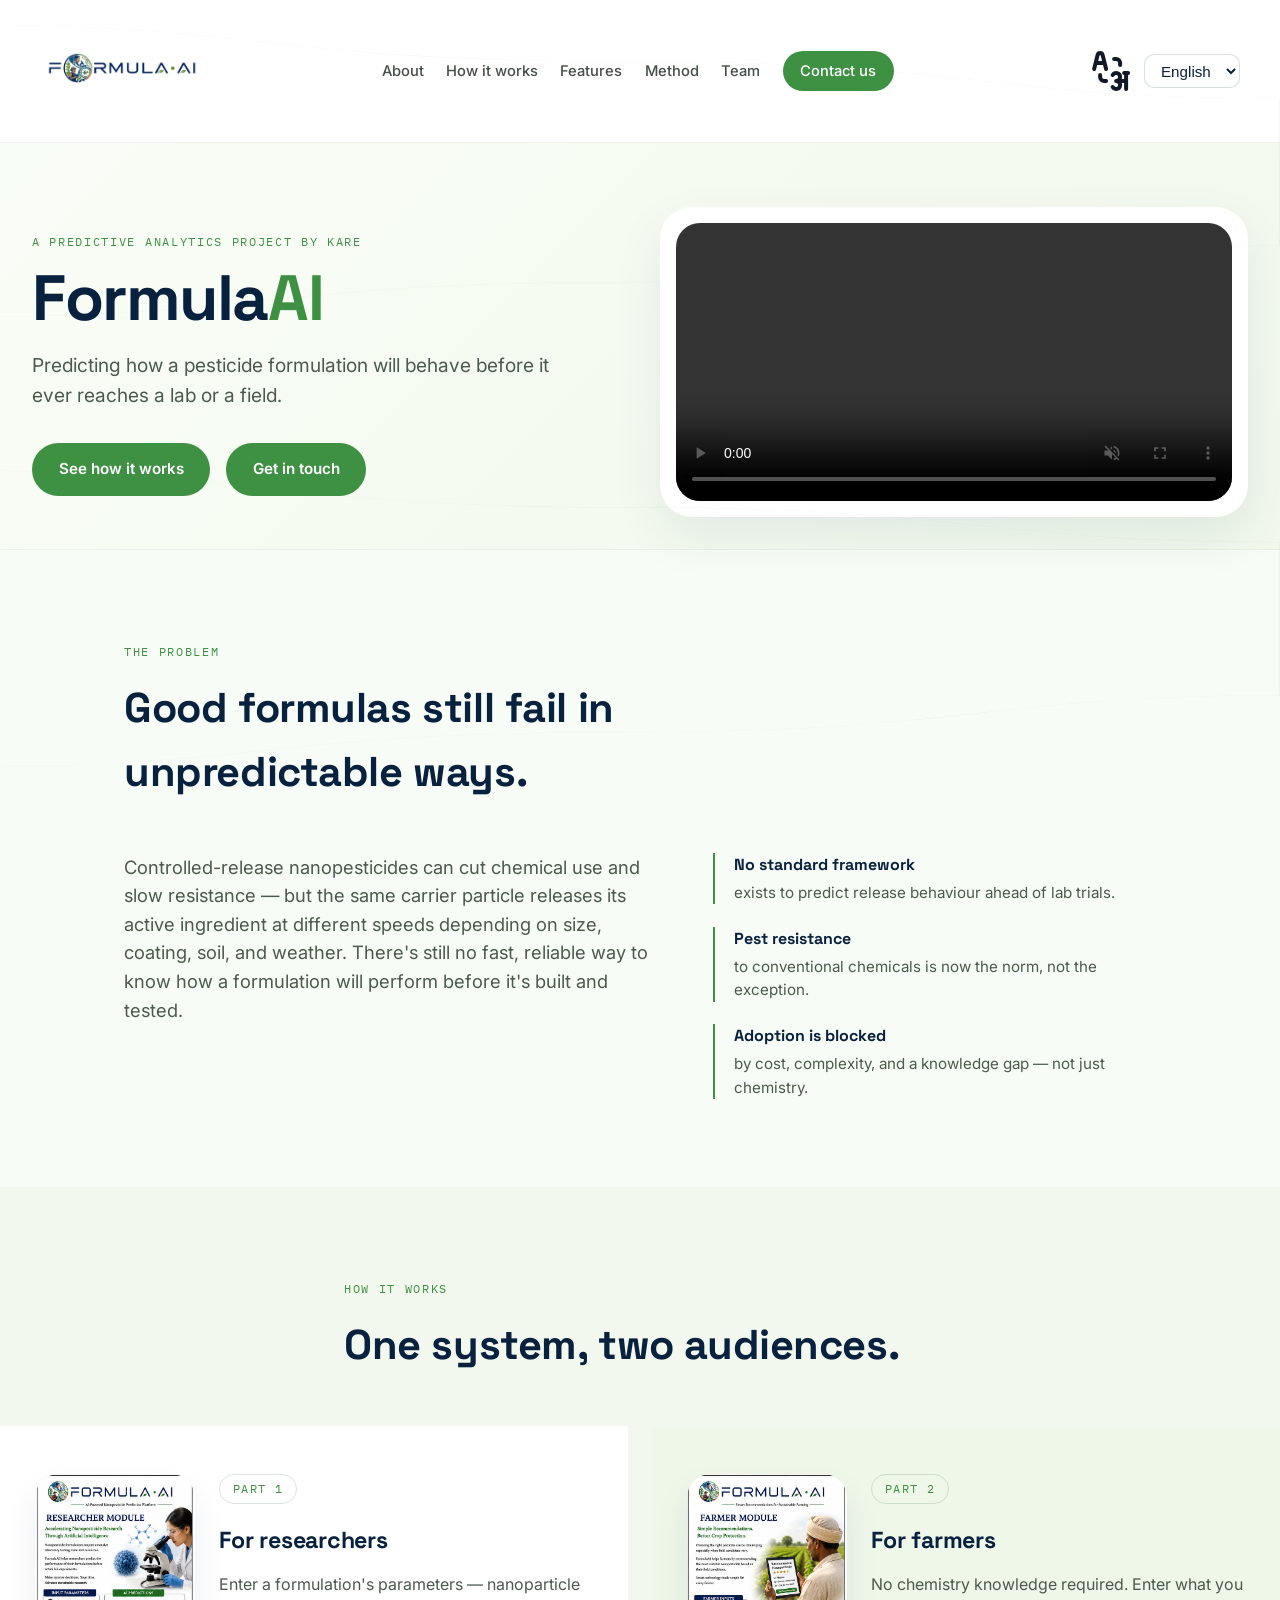
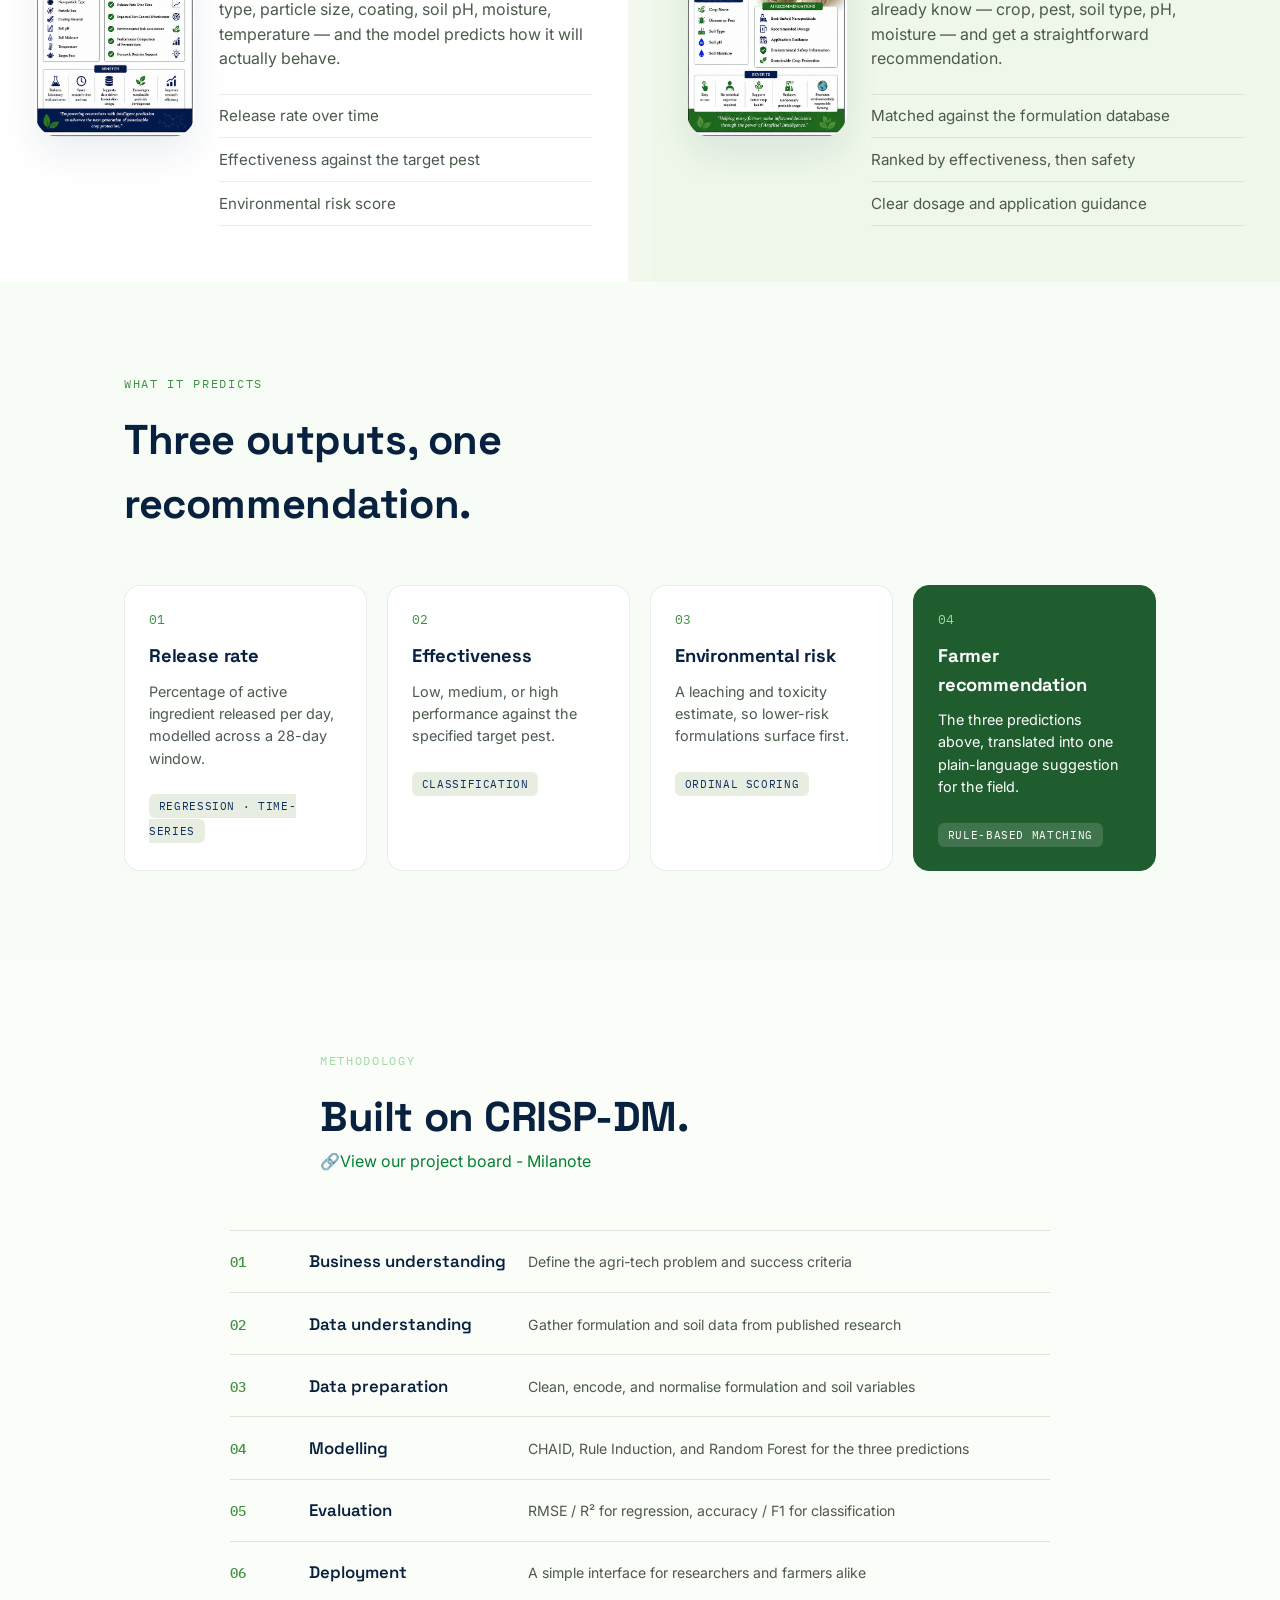
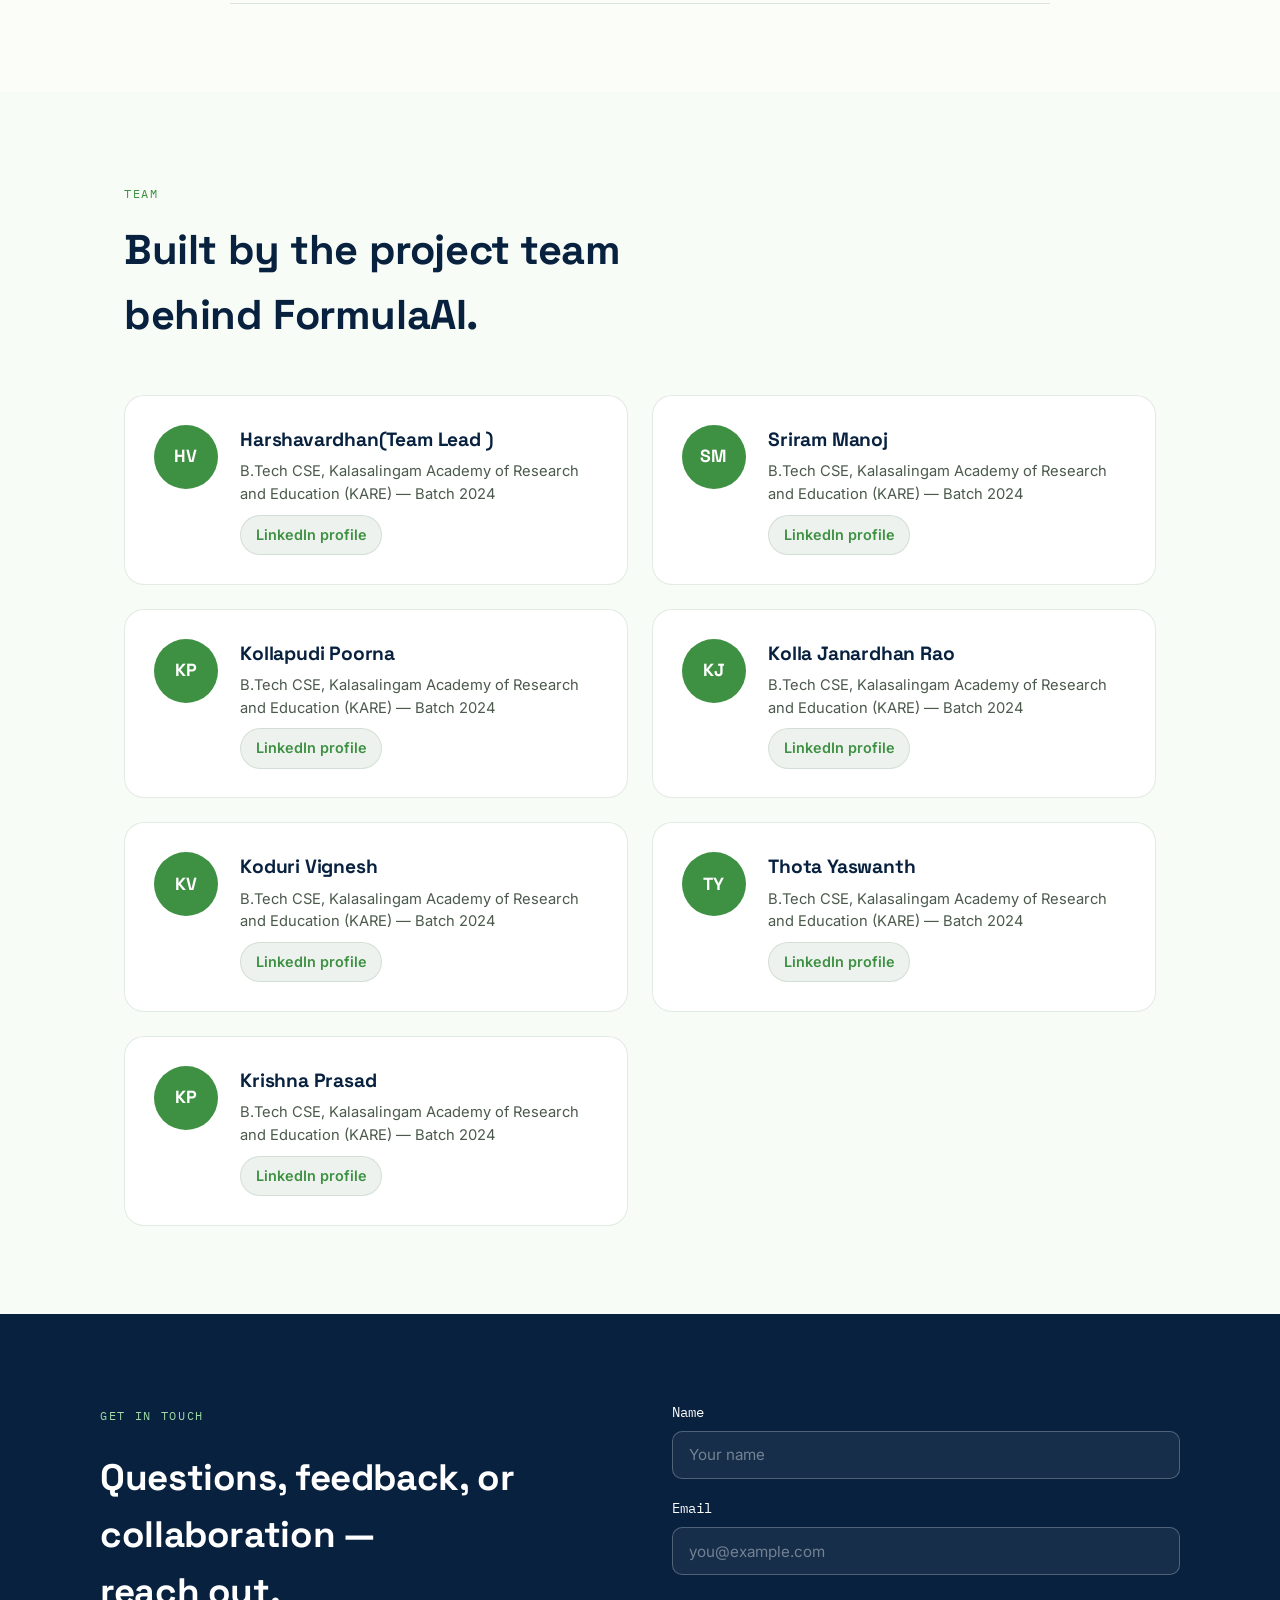
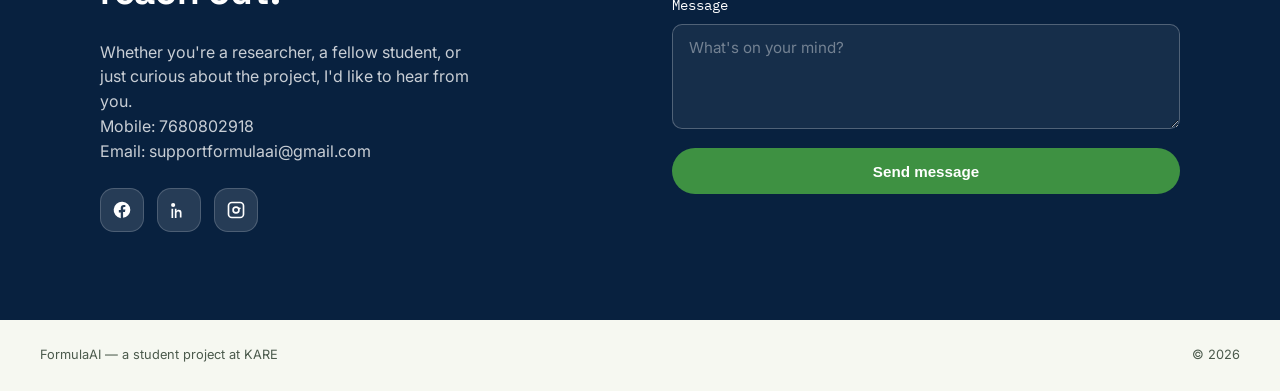
==== index.html @ cdb06d2e "Update print statement from 'Hello' to 'Goodbye'" ====
<!DOCTYPE html>
<html lang="en">
<head>
<meta charset="UTF-8">
<meta name="viewport" content="width=device-width, initial-scale=1.0">
<title>FormulaAI — A Predictive & Recommendation Model </title>
<link rel="preconnect" href="https://fonts.googleapis.com">
<link href="https://fonts.googleapis.com/css2?family=Space+Grotesk:wght@400;500;600;700&family=Inter:wght@400;500;600&family=IBM+Plex+Mono:wght@500&display=swap" rel="stylesheet">
<link rel="stylesheet" href="styles.css">
</head>
<body>

<div class="curve-rail" aria-hidden="true">
  <svg viewBox="0 0 1440 4400" preserveAspectRatio="none">
    <path id="railPath" d="M -50 120 C 300 120 300 300 700 300 C 1100 300 1100 480 1440 480
      L 1440 1200 C 1100 1200 1100 1380 700 1380 C 300 1380 300 1550 -50 1550
      L -50 2300 C 300 2300 300 2480 700 2480 C 1100 2480 1100 2650 1440 2650
      L 1440 3400 C 1100 3400 1100 3580 700 3580 C 300 3580 300 3750 -50 3750" />
  </svg>
</div>

<header class="nav" id="nav">
  <a class="nav__brand" href="#home">
    <img src="FormulaAI_logo.png" alt="FormulaAI logo" class="nav__brand-logo">
  </a>
  <nav class="nav__links">
    <a href="#about">About</a>
    <a href="#how">How it works</a>
    <a href="#features">Features</a>
    <a href="#method">Method</a>
    <a href="#team">Team</a>
    <a href="#contact" class="nav__cta">Contact us</a>
  </nav>
  <div class="nav__translate-wrapper">
    <label class="nav__translate-label" for="gt-language-select"><svg xmlns="http://www.w3.org/2000/svg" width="48" height="48" viewBox="0 0 24 24"><g transform="translate(12 12) rotate(0) scale(1 1) translate(-12 -12)"><path fill="#111928" d="M21.056 12h-2a1 1 0 0 0 0 2v2H17.87a3 3 0 0 0 .185-1a3 3 0 0 0-5.598-1.5a1 1 0 1 0 1.732 1a1 1 0 0 1 .866-.5a1 1 0 0 1 0 2a1 1 0 0 0 0 2a1 1 0 1 1 0 2a1 1 0 0 1-.866-.5a1 1 0 1 0-1.732 1a3 3 0 0 0 5.598-1.5a3 3 0 0 0-.185-1h1.185v3a1 1 0 0 0 2 0v-7a1 1 0 1 0 0-2m-11.97-.757a1 1 0 1 0 1.94-.486l-1.757-7.03a2.28 2.28 0 0 0-4.425 0l-1.758 7.03a1 1 0 1 0 1.94.486L5.585 9h2.94ZM6.086 7l.697-2.787a.292.292 0 0 1 .546 0L8.026 7Zm7.97 0h1a1 1 0 0 1 1 1v1a1 1 0 0 0 2 0V8a3.003 3.003 0 0 0-3-3h-1a1 1 0 0 0 0 2m-4 9h-1a1 1 0 0 1-1-1v-1a1 1 0 0 0-2 0v1a3.003 3.003 0 0 0 3 3h1a1 1 0 0 0 0-2"/></g></svg></label>
    <select id="gt-language-select" class="nav__translate-select" aria-label="Translate page">
      <option value="en">English</option>
      <option value="hi">Hindi</option>
      <option value="te">Telugu</option>
      <option value="ta">Tamil</option>
      <option value="other">Other</option>
    </select>
    <div id="google_translate_element" class="google-translate-widget"></div>
  </div>
  <button class="nav__toggle" id="navToggle" aria-label="Toggle menu">
    <span></span><span></span><span></span>
  </button>
</header>

<main>
  <section class="hero-media" id="home">
    <div class="hero">
      <div class="hero__content">
        <p class="eyebrow">A predictive analytics project by KARE</p>
        <h1 class="hero__title">Formula<span class="accent-ai">AI</span></h1>
        <p class="hero__tagline">Predicting how a pesticide formulation will behave before it ever reaches a lab or a field.</p>
        <div class="hero__cta">
          <a href="#how" class="btn btn--primary">See how it works</a>
          <a href="#contact" class="btn btn--primary">Get in touch</a>
        </div>
      </div>
    </div>
    <aside class="intro-video" aria-label="Intro video">
      <video class="intro-video__player" autoplay muted playsinline loop controls>
        <source src="WhatsApp%20Video%202026-08-09%20at%2010.32.34%20PM.mp4" type="video/mp4">
        Your browser does not support video playback.
      </video>
    </aside>
  </section>

  <!-- ABOUT / PROBLEM -->
  <section class="section" id="about">
    <div class="section__head">
      <span class="eyebrow eyebrow--dark">The problem</span>
      <h2>Good formulas still fail in unpredictable ways.</h2>
    </div>
    <div class="about__grid">
      <p class="about__lead">Controlled-release nanopesticides can cut chemical use and slow resistance —
        but the same carrier particle releases its active ingredient at different speeds depending on
        size, coating, soil, and weather. There's still no fast, reliable way to know how a formulation
        will perform before it's built and tested.</p>
      <ul class="about__facts">
        <li><strong>No standard framework</strong> exists to predict release behaviour ahead of lab trials.</li>
        <li><strong>Pest resistance</strong> to conventional chemicals is now the norm, not the exception.</li>
        <li><strong>Adoption is blocked</strong> by cost, complexity, and a knowledge gap — not just chemistry.</li>
      </ul>
    </div>
  </section>

  <!-- HOW IT WORKS -->
  <section class="how" id="how">
    <div class="section__head section__head--onhow">
      <span class="eyebrow eyebrow--light">How it works</span>
      <h2>One system, two audiences.</h2>
    </div>
    <div class="how__panels">
      <article class="how__panel how__panel--lab">
        <div class="how__panel-inner">
          <div class="how__panel-image">
            <img src="FormulaAI_Poster_1.png" alt="Poster for researchers">
          </div>
          <div>
            <span class="how__index">Part 1</span>
            <h3>For researchers</h3>
            <p>Enter a formulation's parameters — nanoparticle type, particle size, coating, soil pH,
              moisture, temperature — and the model predicts how it will actually behave.</p>
            <ul class="how__list">
              <li>Release rate over time</li>
              <li>Effectiveness against the target pest</li>
              <li>Environmental risk score</li>
            </ul>
          </div>
        </div>
      </article>
      <article class="how__panel how__panel--field">
        <div class="how__panel-inner">
          <div class="how__panel-image">
            <img src="FormulaAI_Poster_2.png" alt="Poster for farmers">
          </div>
          <div>
            <span class="how__index">Part 2</span>
            <h3>For farmers</h3>
            <p>No chemistry knowledge required. Enter what you already know — crop, pest, soil type,
              pH, moisture — and get a straightforward recommendation.</p>
            <ul class="how__list">
              <li>Matched against the formulation database</li>
              <li>Ranked by effectiveness, then safety</li>
              <li>Clear dosage and application guidance</li>
            </ul>
          </div>
        </div>
      </article>
    </div>
  </section>

  <!-- FEATURES -->
  <section class="section" id="features">
    <div class="section__head">
      <span class="eyebrow eyebrow--dark">What it predicts</span>
      <h2>Three outputs, one recommendation.</h2>
    </div>
    <div class="features__grid">
      <div class="feature-card">
        <span class="feature-card__mark">01</span>
        <h3>Release rate</h3>
        <p>Percentage of active ingredient released per day, modelled across a 28-day window.</p>
        <span class="feature-card__tag">regression · time-series</span>
      </div>
      <div class="feature-card">
        <span class="feature-card__mark">02</span>
        <h3>Effectiveness</h3>
        <p>Low, medium, or high performance against the specified target pest.</p>
        <span class="feature-card__tag">classification</span>
      </div>
      <div class="feature-card">
        <span class="feature-card__mark">03</span>
        <h3>Environmental risk</h3>
        <p>A leaching and toxicity estimate, so lower-risk formulations surface first.</p>
        <span class="feature-card__tag">ordinal scoring</span>
      </div>
      <div class="feature-card feature-card--highlight">
        <span class="feature-card__mark">04</span>
        <h3>Farmer recommendation</h3>
        <p>The three predictions above, translated into one plain-language suggestion for the field.</p>
        <span class="feature-card__tag">rule-based matching</span>
      </div>
    </div>
  </section>

  <!-- METHOD -->
  <section class="method" id="method">
    <div class="section__head">
      <span class="eyebrow eyebrow--light">Methodology</span>
      <h2>Built on CRISP-DM.</h2>
      <p style="color: rgb(3, 127, 51);"><a href="https://app.milanote.com/1WznuF1IQiuV8i?p=HFzjI6Ib6xg" target="_blank" rel="noopener noreferrer">🔗View our project board - Milanote</a></p>

    </div>
    <ol class="method__steps">
      <li><span>01</span>Business understanding<small>Define the agri-tech problem and success criteria</small></li>
      <li><span>02</span>Data understanding<small>Gather formulation and soil data from published research</small></li>
      <li><span>03</span>Data preparation<small>Clean, encode, and normalise formulation and soil variables</small></li>
      <li><span>04</span>Modelling<small>CHAID, Rule Induction, and Random Forest for the three predictions</small></li>
      <li><span>05</span>Evaluation<small>RMSE / R² for regression, accuracy / F1 for classification</small></li>
      <li><span>06</span>Deployment<small>A simple interface for researchers and farmers alike</small></li>
    </ol>
  </section>
  <!-- TEAM -->
  <section class="section section--team" id="team">
    <div class="section__head">
      <span class="eyebrow eyebrow--dark">Team</span>
      <h2>Built by the project team behind FormulaAI.</h2>
    </div>
    <div class="team__grid">
      <article class="team__card">
        <div class="team__avatar" aria-hidden="true">HV</div>
        <div class="team__details">
          <h3>Harshavardhan(Team Lead )</h3>
          <p>B.Tech CSE, Kalasalingam Academy of Research and Education (KARE) — Batch 2024</p>
          <a href="https://www.linkedin.com/in/katta-harshavardhan" target="_blank" rel="noopener noreferrer" class="team__linkedin">LinkedIn profile</a>
        </div>
      </article>
      <article class="team__card">
        <div class="team__avatar" aria-hidden="true">SM</div>
        <div class="team__details">
          <h3>Sriram Manoj </h3>
          <p>B.Tech CSE, Kalasalingam Academy of Research and Education (KARE) — Batch 2024</p>
          <a href="https://www.linkedin.com/in/sriram-manoj-kumar-015353315/" target="_blank" rel="noopener noreferrer" class="team__linkedin">LinkedIn profile</a>
        </div>
      </article>
      <article class="team__card">
        <div class="team__avatar" aria-hidden="true">KP</div>
        <div class="team__details">
          <h3>Kollapudi Poorna</h3>
          <p>B.Tech CSE, Kalasalingam Academy of Research and Education (KARE) — Batch 2024</p>
          <a href="https://www.linkedin.com/in/kollapudi-poorna-chandra-790928351/" target="_blank" rel="noopener noreferrer" class="team__linkedin">LinkedIn profile</a>
        </div>
      </article>
      <article class="team__card">
        <div class="team__avatar" aria-hidden="true">KJ</div>
        <div class="team__details">
          <h3>Kolla Janardhan Rao</h3>
          <p>B.Tech CSE, Kalasalingam Academy of Research and Education (KARE) — Batch 2024</p>
          <a href="https://www.linkedin.com/in/janardhan-kolla-963009409/" target="_blank" rel="noopener noreferrer" class="team__linkedin">LinkedIn profile</a>
        </div>
      </article>
      <article class="team__card">
        <div class="team__avatar" aria-hidden="true">KV</div>
        <div class="team__details">
          <h3>Koduri Vignesh</h3>
          <p>B.Tech CSE, Kalasalingam Academy of Research and Education (KARE) — Batch 2024</p>
          <a href="https://www.linkedin.com/in/vignesh-koduri-969b66370/" target="_blank" rel="noopener noreferrer" class="team__linkedin">LinkedIn profile</a>
        </div>
      </article>
      <article class="team__card">
        <div class="team__avatar" aria-hidden="true">TY</div>
        <div class="team__details">
          <h3>Thota Yaswanth</h3>
          <p>B.Tech CSE, Kalasalingam Academy of Research and Education (KARE) — Batch 2024</p>
          <a href="https://www.linkedin.com/in/Yaswanth" target="_blank" rel="noopener noreferrer" class="team__linkedin">LinkedIn profile</a>
        </div>
      </article>
      <article class="team__card">
        <div class="team__avatar" aria-hidden="true">KP</div>
        <div class="team__details">
          <h3>Krishna Prasad</h3>
          <p>B.Tech CSE, Kalasalingam Academy of Research and Education (KARE) — Batch 2024</p>
          <a href="https://www.linkedin.com/in/thummuri-krishan-prasad-9391b3321" target="_blank" rel="noopener noreferrer" class="team__linkedin">LinkedIn profile</a>
        </div>
      </article>
    </div>
  </section>
  
  <!-- CONTACT -->
  <section class="contact" id="contact">
    <div class="contact__inner">
      <div class="contact__text">
        <span class="eyebrow eyebrow--light">Get in touch</span>
        <h2>Questions, feedback, or collaboration —<br class="br-desktop"> reach out.</h2>
        <p>Whether you're a researcher, a fellow student, or just curious about the project,
          I'd like to hear from you.</p>
        <p>Mobile: <a href="tel:+7680802918">7680802918</a></p>
        <p>Email: <a href="mailto:supportformulaai@gmail.com">supportformulaai@gmail.com</a></p>
        <div class="contact__social">
          <a href="https://www.facebook.com/share/1DgShXSGtB/" class="contact__social-link" target="_blank" rel="noopener noreferrer" aria-label="Facebook">
            <svg viewBox="0 0 24 24" class="social-icon"><path d="M22 12a10 10 0 1 0-11.5 9.9v-7h-2.3v-2.9h2.3V9.5c0-2.3 1.4-3.6 3.5-3.6 1 0 2 .1 2 .1v2.3h-1.2c-1.2 0-1.5.7-1.5 1.4v1.8h2.7l-.4 2.9h-2.3v7A10 10 0 0 0 22 12"/></svg>
          </a>
          <a href="https://www.linkedin.com/in/formal-al-570a94428/" class="contact__social-link" target="_blank" rel="noopener noreferrer" aria-label="LinkedIn">
            <svg viewBox="0 0 24 24" class="social-icon"><path d="M4.98 3.5a2.5 2.5 0 1 0 0 5 2.5 2.5 0 0 0 0-5zm.02 7h-2v11h2v-11zm4 0h-2v11h2v-5.5c0-3 4-3.2 4 0V21h2v-6c0-4-4.5-3.8-6-1.9V10z"/></svg>
          </a>
          <a href="https://www.instagram.com/formula.ai_offical?utm_source=qr&igsh=ZzZibng4OXp1dDYz" class="contact__social-link" target="_blank" rel="noopener noreferrer" aria-label="Instagram">
            <svg viewBox="0 0 24 24" class="social-icon"><path d="M7 2h10a5 5 0 0 1 5 5v10a5 5 0 0 1-5 5H7a5 5 0 0 1-5-5V7a5 5 0 0 1 5-5zm10 2H7a3 3 0 0 0-3 3v10a3 3 0 0 0 3 3h10a3 3 0 0 0 3-3V7a3 3 0 0 0-3-3zm-5 3.5a4.5 4.5 0 1 1 0 9 4.5 4.5 0 0 1 0-9zm0 2a2.5 2.5 0 1 0 0 5 2.5 2.5 0 0 0 0-5zm4.7-.5a1 1 0 1 1 0 2 1 1 0 0 1 0-2z"/></svg>
          </a>
        </div>
      </div>
      <form class="contact__form" onsubmit="return false;">
        <label>Name<input type="text" placeholder="Your name" required></label>
        <label>Email<input type="email" placeholder="you@example.com" required></label>
        <label>Message<textarea rows="4" placeholder="What's on your mind?" required></textarea></label>
        <button type="submit" class="btn btn--primary btn--wide">Send message</button>
      </form>
    </div>
  </section>


</main>

<footer class="footer">
  <span>FormulaAI — a student project at KARE</span>
  <span>© 2026</span>
</footer>

<button class="back-to-top" id="backToTop" type="button" aria-label="Back to top">
  <span>↑</span>
</button>


<script type="text/javascript">
  function googleTranslateElementInit() {
    new google.translate.TranslateElement({ pageLanguage: 'en', autoDisplay: false }, 'google_translate_element');
  }
</script>
<script src="//translate.google.com/translate_a/element.js?cb=googleTranslateElementInit"></script>
<script src="script.js"></script>
</body>
</html>
---- styles.css ----
/* ---------- Tokens ---------- */
:root{
  --navy:#0C2F5E;
  --navy-deep:#08213F;
  --forest:#1F5C2E;
  --leaf:#3E9142;
  --amber:#C97B2E;
  --paper:#F6F8F1;
  --mist:#E7EEE1;
  --ink:#16241A;
  --ink-soft:#4B5A4C;
  --white:#FFFFFF;

  --font-display:'Space Grotesk', sans-serif;
  --font-body:'Inter', sans-serif;
  --font-mono:'IBM Plex Mono', monospace;
}

*{box-sizing:border-box;margin:0;padding:0;}
html{scroll-behavior:smooth;}
body{
  font-family:var(--font-body);
  color:var(--ink);
  background:#f8fcf6;
  line-height:1.55;
  overflow-x:hidden;
}
h1,h2,h3{font-family:var(--font-display);font-weight:700;letter-spacing:-0.01em;color:var(--navy-deep);}
a{color:inherit;text-decoration:none;}
ul{list-style:none;}
img,svg{display:block;max-width:100%;}

.eyebrow{
  display:inline-block;font-family:var(--font-mono);font-size:0.75rem;
  letter-spacing:0.14em;text-transform:uppercase;margin-bottom:0.9rem;
}
.eyebrow--dark{color:var(--leaf);}
.eyebrow--light{color:#9FD9A6;}

.btn{
  display:inline-flex;align-items:center;justify-content:center;
  padding:0.85rem 1.6rem;border-radius:999px;font-weight:600;font-size:0.95rem;
  border:1.5px solid transparent;transition:transform .18s ease, background .18s ease, border-color .18s ease;
  cursor:pointer;
}
.btn--primary{background:var(--leaf);color:var(--white);}
.btn--primary:hover{transform:translateY(-2px);background:#347d38;}
.btn--ghost{border-color:rgba(255,255,255,0.5);color:var(--white);}
.btn--ghost:hover{transform:translateY(-2px);border-color:var(--white);}
.btn--wide{width:100%;}

.br-desktop{display:inline;}
@media (max-width:640px){.br-desktop{display:none;}}

/* ---------- background release-curve rail (decorative) ---------- */
.curve-rail{position:absolute;top:0;left:0;width:100%;height:100%;z-index:0;pointer-events:none;overflow:hidden;}
.curve-rail svg{width:100%;height:100%;}
.curve-rail path{fill:none;stroke:var(--leaf);stroke-width:1.5;opacity:0.08;}

/* ---------- Nav ---------- */
.nav{
  position:flex;top:0;z-index:50;
  display:flex;align-items:right;justify-content:space-between;
  padding:1rem 2.5rem;background:#ffffff;
  border-bottom:1px solid rgba(31,92,46,0.08);
  box-shadow:0 1px 0 rgba(31,92,46,0.03);
}
.nav__brand{
  font-family:var(--font-display);font-weight:700;font-size:1.2rem;color:var(--navy-deep);
  display:flex;align-items:center;gap:0.7rem;
}
.nav__brand-logo{height: 110px;width:auto;display:block;}
.nav__brand-text{display:inline-flex;align-items:center;gap: 0.3em;} 
.nav__ai{color:var(--leaf);}
.nav__links{display:flex;align-items:center;gap:1.4rem;font-size:0.92rem;font-weight:500;}
.nav__links a{opacity:0.8;transition:opacity .15s;}
.nav__links a:hover{opacity:1;}
.nav__cta{
  background:var(--leaf);color:var(--white)!important;padding:0.55rem 1.1rem;
  border-radius:999px;opacity:1!important;
}
.nav__translate-wrapper{display:flex;align-items:center;gap:0.6rem;margin-left:1rem;}
.nav__translate-select{border-radius:10px;padding:0.4rem 0.75rem;border:1px solid rgba(31,92,46,0.18);background:var(--white);font-size:0.95rem;color:var(--navy-deep);}
.nav__translate-select:hover{background:#f5f9f0;}
#google_translate_element{display:none!important;}
.goog-te-banner-frame.skiptranslate, .goog-te-banner-frame{display:none!important;}
body{top:0!important;}
.goog-logo-link, .goog-te-gadget-icon, .goog-te-combo, .goog-te-menu-value span{display:none!important;}
.nav__toggle{display:none;flex-direction:column;gap:5px;background:none;border:none;cursor:pointer;}
.nav__toggle span{width:22px;height:2px;background:var(--navy-deep);}
@media (max-width:860px){
  .nav__translate-wrapper{margin-left:0;padding-top:1rem;}
}

@media (max-width:860px){
  .nav__links{
    position:fixed;top:64px;left:0;right:0;background:var(--paper);
    flex-direction:column;align-items:flex-start;padding:1.5rem 2rem;gap:1.2rem;
    border-bottom:1px solid rgba(31,92,46,0.1);
    transform:translateY(-130%);transition:transform .25s ease;
  }
  .nav__links.open{transform:translateY(0);}
  .nav__toggle{display:flex;}
}

/* ---------- Hero + intro video ---------- */
.hero-media{
  display:grid;
  grid-template-columns:1fr 1fr;
  align-items:center;
  gap:2.5rem;
  padding:4rem 2rem 2rem;
  background:linear-gradient(135deg, #f9fdf7 0%, #f1f8eb 100%);
  border-bottom:1px solid rgba(31,92,46,0.06);
}
.hero{
  padding:0;
}
.hero__content{position:relative;z-index:2;max-width:560px;}
.hero .eyebrow{color:var(--leaf);}
.hero__title{
  font-size:clamp(3rem,5vw,4.8rem);color:var(--navy-deep);letter-spacing:-0.02em;line-height:1;
}
.accent-ai{color:var(--leaf);}
.hero__tagline{
  font-size:clamp(1.02rem,2vw,1.2rem);color:var(--ink-soft);margin:1.3rem 0 2rem;max-width:520px;
}
.hero__cta{display:flex;gap:1rem;justify-content:flex-start;flex-wrap:wrap;}

.intro-video{background:#ffffff;padding:1rem;border-radius:32px;box-shadow:0 20px 50px rgba(12,47,94,0.08);}
.intro-video__player{width:100%;height:auto;display:block;border-radius:24px;}

/* ---------- How it works ---------- */

.how{position:relative;z-index:1;background:#f3f8ee;color:var(--ink);}
.how .eyebrow--light{color:var(--leaf);}
.how h2{color:var(--navy-deep);}
.how__panels{display:grid;grid-template-columns:1fr 1fr;gap:1.5rem;}
.how__panel{padding:2rem;position:relative;}
.how__panel-inner{display:grid;grid-template-columns:160px 1fr;gap:1.5rem;align-items:start;}
.how__panel-image{border-radius:24px;overflow:hidden;box-shadow:0 18px 36px rgba(12,47,94,0.08);}
.how__panel-image img{display:block;width:100%;height:100%;object-fit:cover;}
.how__index{
  display:inline-block;font-family:var(--font-mono);font-size:0.75rem;letter-spacing:0.12em;
  text-transform:uppercase;padding:0.3rem 0.8rem;border:1px solid rgba(31,92,46,0.16);
  border-radius:999px;margin-bottom:1.2rem;color:var(--leaf);
}
.how__panel h3{color:var(--navy-deep);font-size:1.45rem;margin-bottom:0.8rem;}
.how__panel p{color:var(--ink-soft);max-width:460px;margin-bottom:1.4rem;}
.how__list li{
  padding:0.6rem 0;border-top:1px solid rgba(31,92,46,0.1);font-size:0.95rem;color:var(--ink-soft);
}
.how__list li:last-child{border-bottom:1px solid rgba(31,92,46,0.1);}
@media (max-width:900px){
  .how__panels{grid-template-columns:1fr;}
  .how__panel-inner{grid-template-columns:1fr;}
}

/* ---------- Contact ---------- */
.contact__social{display:flex;gap:0.8rem;margin-top:1.5rem;}
.contact__social-link{
  display:inline-flex;align-items:center;justify-content:center;width:44px;height:44px;
  border-radius:14px;background:rgba(255,255,255,0.12);border:1px solid rgba(255,255,255,0.18);
  transition:transform .18s ease, background .18s ease;
}
.contact__social-link:hover{transform:translateY(-2px);background:rgba(255,255,255,0.24);}
.social-icon{width:20px;height:20px;fill:var(--white);} 

@media (max-width:900px){
  .hero{padding:3rem 1.5rem;}
}
@media (max-width:640px){
  .hero{padding:2.5rem 1.2rem;}
  .contact__social{justify-content:flex-start;}
}

.back-to-top{
  position:fixed;right:1.5rem;bottom:1.5rem;
  width:48px;height:48px;border-radius:50%;
  background:var(--leaf);color:var(--white);
  border:none;box-shadow:0 16px 36px rgba(12,47,94,0.16);
  display:flex;align-items:center;justify-content:center;
  font-size:1.25rem;cursor:pointer;opacity:0;pointer-events:none;
  transform:translateY(16px);transition:opacity .25s ease, transform .25s ease;
  z-index:60;
}
.back-to-top.visible{
  opacity:1;pointer-events:auto;transform:translateY(0);
}
.back-to-top:hover{background:#2d7530;}

/* ---------- Generic section ---------- */
.section{position:relative;z-index:1;max-width:1080px;margin:0 auto;padding:5.5rem 1.5rem;}
.section__head{max-width:640px;margin-bottom:3rem;}
.section__head h2{font-size:clamp(1.8rem,3.5vw,2.6rem);}
.section__head--onhow{max-width:640px;padding:0 1.5rem;margin:0 auto 3rem;padding-top:5.5rem;}

.about__grid{display:grid;grid-template-columns:1.1fr 0.9fr;gap:3rem;align-items:start;}
.about__lead{font-size:1.15rem;color:var(--ink-soft);}
.about__facts{display:flex;flex-direction:column;gap:1.4rem;}
.about__facts li{
  padding-left:1.2rem;border-left:2px solid var(--leaf);font-size:0.95rem;color:var(--ink-soft);
}
.about__facts strong{color:var(--navy-deep);display:block;font-family:var(--font-display);font-size:1rem;margin-bottom:0.2rem;}
@media (max-width:760px){.about__grid{grid-template-columns:1fr;}}

/* ---------- How it works ---------- */
.how{position:relative;z-index:1;background:#f3f8ee;color:var(--ink);}
.how .eyebrow--light{color:var(--leaf);}
.how h2{color:var(--navy-deep);}
.how__panels{display:grid;grid-template-columns:1fr 1fr;}
.how__panel{padding:3rem 2.2rem 3.5rem;position:relative;}
.how__panel--lab{background:#ffffff;}
.how__panel--field{background:#eef7e8;}
.how__index{
  display:inline-block;font-family:var(--font-mono);font-size:0.75rem;letter-spacing:0.12em;
  text-transform:uppercase;padding:0.3rem 0.8rem;border:1px solid rgba(31,92,46,0.16);
  border-radius:999px;margin-bottom:1.2rem;color:var(--leaf);
}
.how__panel h3{color:var(--navy-deep);font-size:1.45rem;margin-bottom:0.8rem;}
.how__panel p{color:var(--ink-soft);max-width:400px;margin-bottom:1.4rem;}
.how__list li{
  padding:0.6rem 0;border-top:1px solid rgba(31,92,46,0.1);font-size:0.95rem;color:var(--ink-soft);
}
.how__list li:last-child{border-bottom:1px solid rgba(31,92,46,0.1);}
@media (max-width:760px){.how__panels{grid-template-columns:1fr;}}

/* ---------- Features ---------- */
.features__grid{display:grid;grid-template-columns:repeat(4,1fr);gap:1.25rem;}
.feature-card{
  background:var(--white);border:1px solid rgba(31,92,46,0.1);border-radius:16px;
  padding:1.5rem;transition:transform .2s ease, box-shadow .2s ease;
}
.feature-card:hover{transform:translateY(-3px);box-shadow:0 10px 24px rgba(12,47,94,0.06);}
.feature-card__mark{
  font-family:var(--font-mono);font-size:0.8rem;color:var(--leaf);display:block;margin-bottom:0.8rem;
}
.feature-card h3{font-size:1.15rem;margin-bottom:0.6rem;}
.feature-card p{font-size:0.9rem;color:var(--ink-soft);margin-bottom:1.4rem;}
.feature-card__tag{
  font-family:var(--font-mono);font-size:0.68rem;letter-spacing:0.06em;text-transform:uppercase;
  color:var(--navy);background:var(--mist);padding:0.3rem 0.6rem;border-radius:6px;
}
.feature-card--highlight{background:var(--forest);border-color:var(--forest);}
.feature-card--highlight h3,.feature-card--highlight p{color:var(--white);}
.feature-card--highlight .feature-card__mark{color:#9FD9A6;}
.feature-card--highlight .feature-card__tag{background:rgba(255,255,255,0.15);color:var(--white);}
@media (max-width:900px){.features__grid{grid-template-columns:1fr 1fr;}}
@media (max-width:560px){.features__grid{grid-template-columns:1fr;}}

/* ---------- Method ---------- */
.method{position:relative;z-index:1;background:#fbfdf8;padding:5.5rem 1.5rem;}
.method .section__head{max-width:640px;margin:0 auto 3.5rem;text-align:left;}
.method h2{color:var(--navy-deep);}
.method__steps{
  max-width:820px;margin:0 auto;display:flex;flex-direction:column;
}
.method__steps li{
  display:grid;grid-template-columns:60px 200px 1fr;align-items:baseline;gap:1.2rem;
  padding:1.1rem 0;border-top:1px solid rgba(31,92,46,0.15);font-family:var(--font-display);
  font-weight:600;font-size:1.05rem;color:var(--navy-deep);
}
.method__steps li:last-child{border-bottom:1px solid rgba(31,92,46,0.15);}
.method__steps span{font-family:var(--font-mono);font-weight:500;color:var(--leaf);font-size:0.9rem;}
.method__steps small{font-family:var(--font-body);font-weight:400;color:var(--ink-soft);font-size:0.88rem;}
@media (max-width:640px){
  .method__steps li{grid-template-columns:36px 1fr;grid-template-rows:auto auto;}
  .method__steps small{grid-column:2;}
}

/* ---------- Team ---------- */
.team__grid{
  display:grid;grid-template-columns:repeat(2,minmax(0,1fr));gap:1.5rem;
}
.team__card{
  display:flex;align-items:flex-start;gap:1.4rem;background:var(--white);
  border:1px solid rgba(31,92,46,0.12);border-radius:20px;padding:1.8rem;
}
.team__avatar{
  width:64px;height:64px;border-radius:50%;flex:none;
  background:var(--leaf);color:var(--white);display:flex;align-items:center;justify-content:center;
  font-family:var(--font-display);font-weight:700;font-size:1.1rem;
}
.team__card h3{font-size:1.2rem;margin-bottom:0.35rem;}
.team__card p{color:var(--ink-soft);font-size:0.92rem;margin-bottom:0.55rem;}
.team__linkedin{
  display:inline-flex;padding:0.5rem 0.9rem;border-radius:999px;
  border:1px solid rgba(31,92,46,0.12);background:rgba(31,92,46,0.08);
  color:var(--leaf);font-size:0.9rem;font-weight:600;
}
.team__linkedin:hover{background:rgba(31,92,46,0.14);}

@media (max-width:900px){
  .team__grid{grid-template-columns:1fr;}
}

/* ---------- Contact ---------- */
.contact{position:relative;z-index:1;background:var(--navy-deep);color:var(--white);padding:5.5rem 1.5rem;}
.contact__inner{max-width:1080px;margin:0 auto;display:grid;grid-template-columns:1fr 1fr;gap:4rem;}
.contact h2{color:var(--white);font-size:clamp(1.7rem,3vw,2.3rem);margin:0.6rem 0 1.2rem;}
.contact__text p{color:rgba(255,255,255,0.78);max-width:380px;}
.contact__form{display:flex;flex-direction:column;gap:1.2rem;}
.contact__form label{display:flex;flex-direction:column;gap:0.5rem;font-size:0.85rem;font-family:var(--font-mono);}
.contact__form input,.contact__form textarea{
  font-family:var(--font-body);font-size:0.95rem;padding:0.85rem 1rem;border-radius:10px;
  border:1px solid rgba(255,255,255,0.25);background:rgba(255,255,255,0.06);color:var(--white);resize:vertical;
}
.contact__form input::placeholder,.contact__form textarea::placeholder{color:rgba(255,255,255,0.4);}
.contact__form input:focus,.contact__form textarea:focus{outline:2px solid var(--leaf);outline-offset:2px;}
@media (max-width:760px){.contact__inner{grid-template-columns:1fr;}}

/* ---------- Footer ---------- */
.footer{
  position:relative;z-index:1;display:flex;justify-content:space-between;
  padding:1.6rem 2.5rem;font-size:0.8rem;color:var(--ink-soft);background:var(--paper);
}

/* ---------- Reveal on scroll ---------- */
.reveal{opacity:0;transform:translateY(24px);transition:opacity .7s ease, transform .7s ease;}
.reveal.is-visible{opacity:1;transform:translateY(0);}

/* ---------- Reduced motion ---------- */
@media (prefers-reduced-motion:reduce){
  html{scroll-behavior:auto;}
  .hero__curve path{animation:none;stroke-dashoffset:0;}
  .reveal{opacity:1;transform:none;transition:none;}
  .btn{transition:none;}
}

/* Keyboard focus visibility */
a:focus-visible,button:focus-visible,input:focus-visible,textarea:focus-visible{
  outline:2px solid var(--leaf);outline-offset:3px;
}
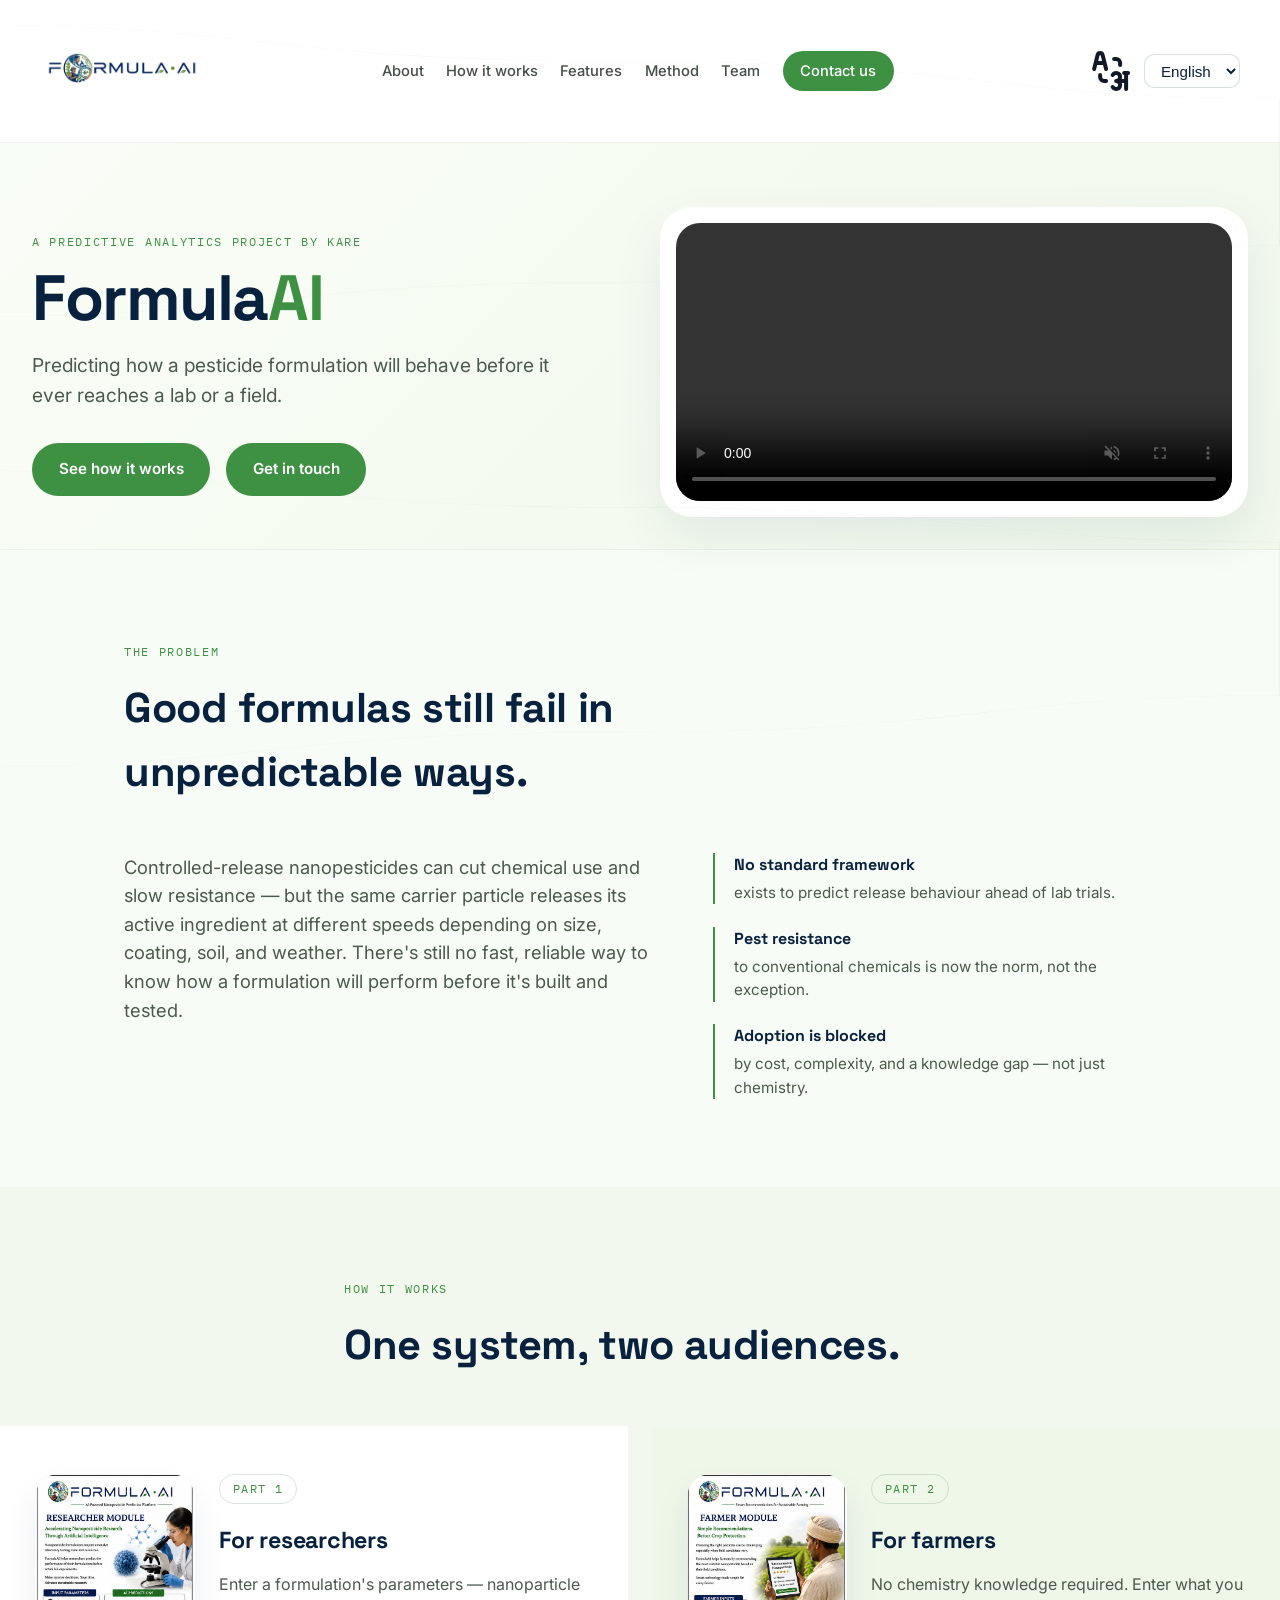
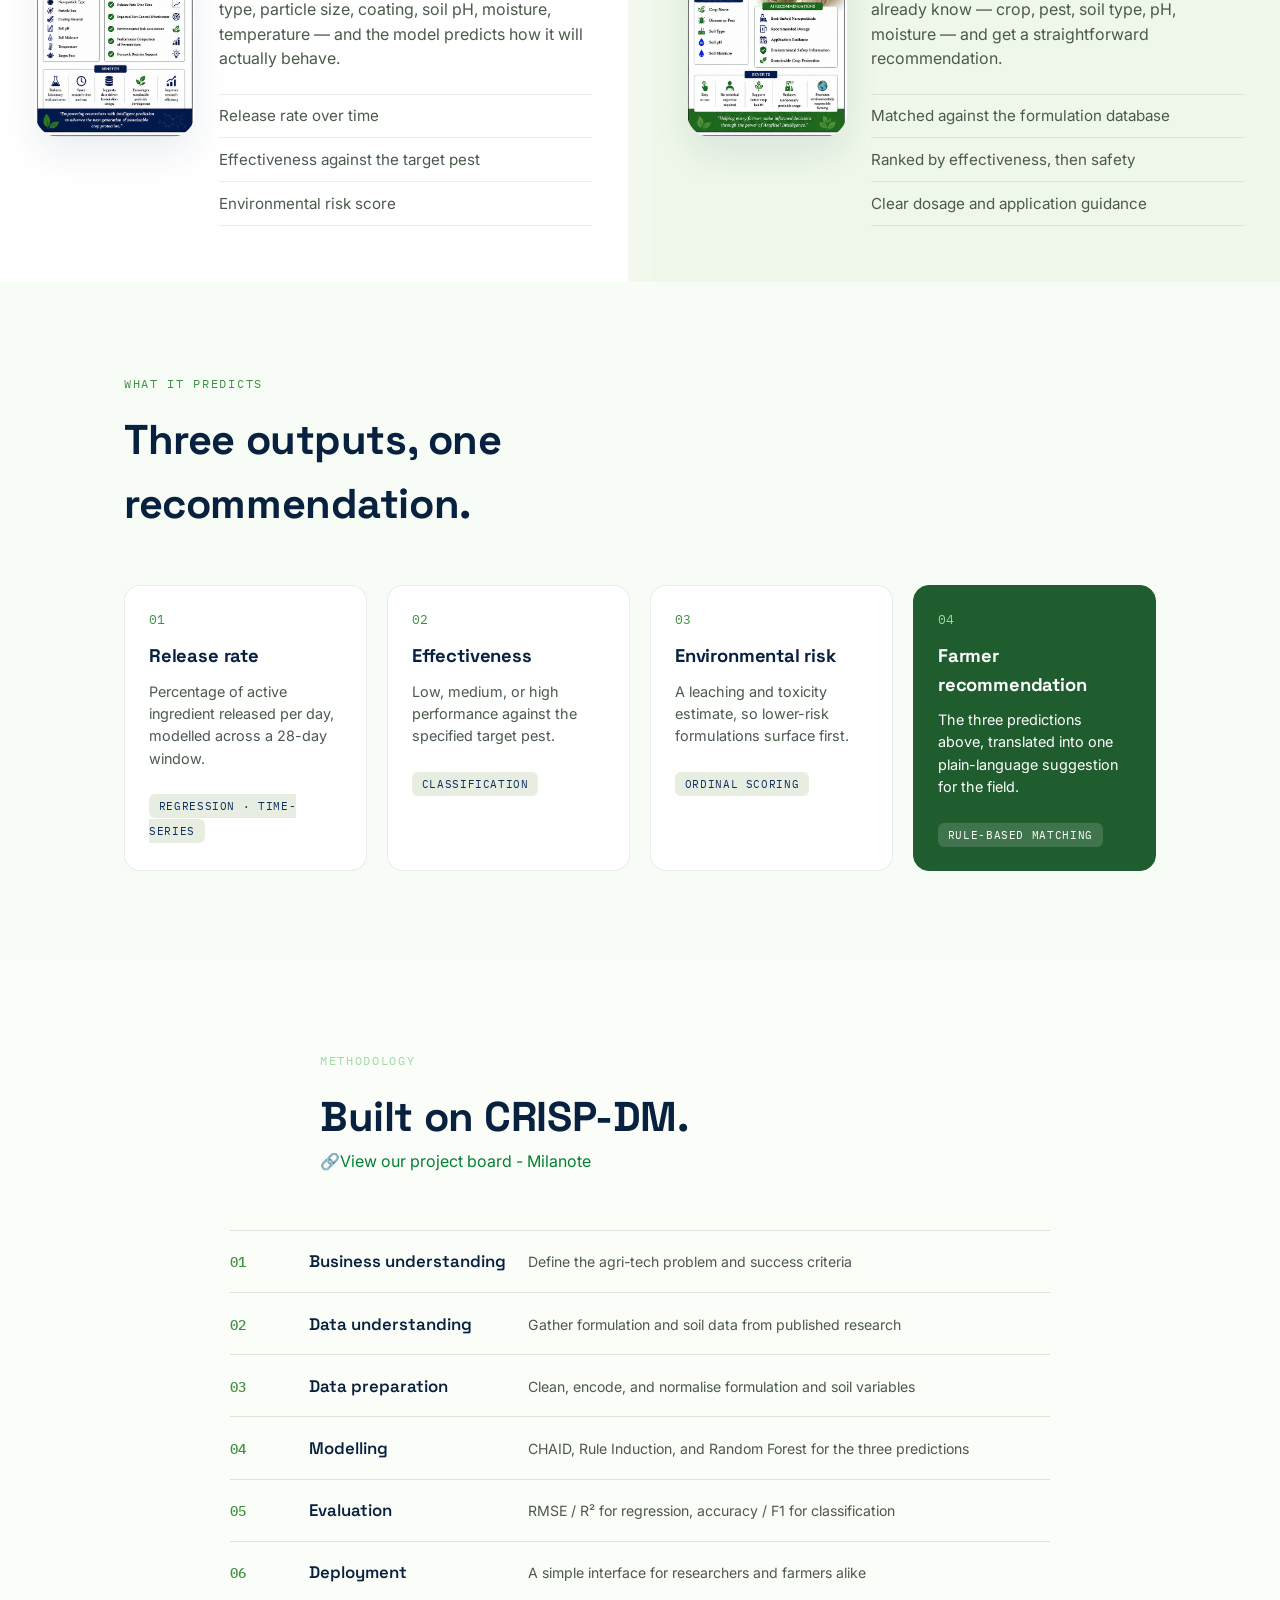
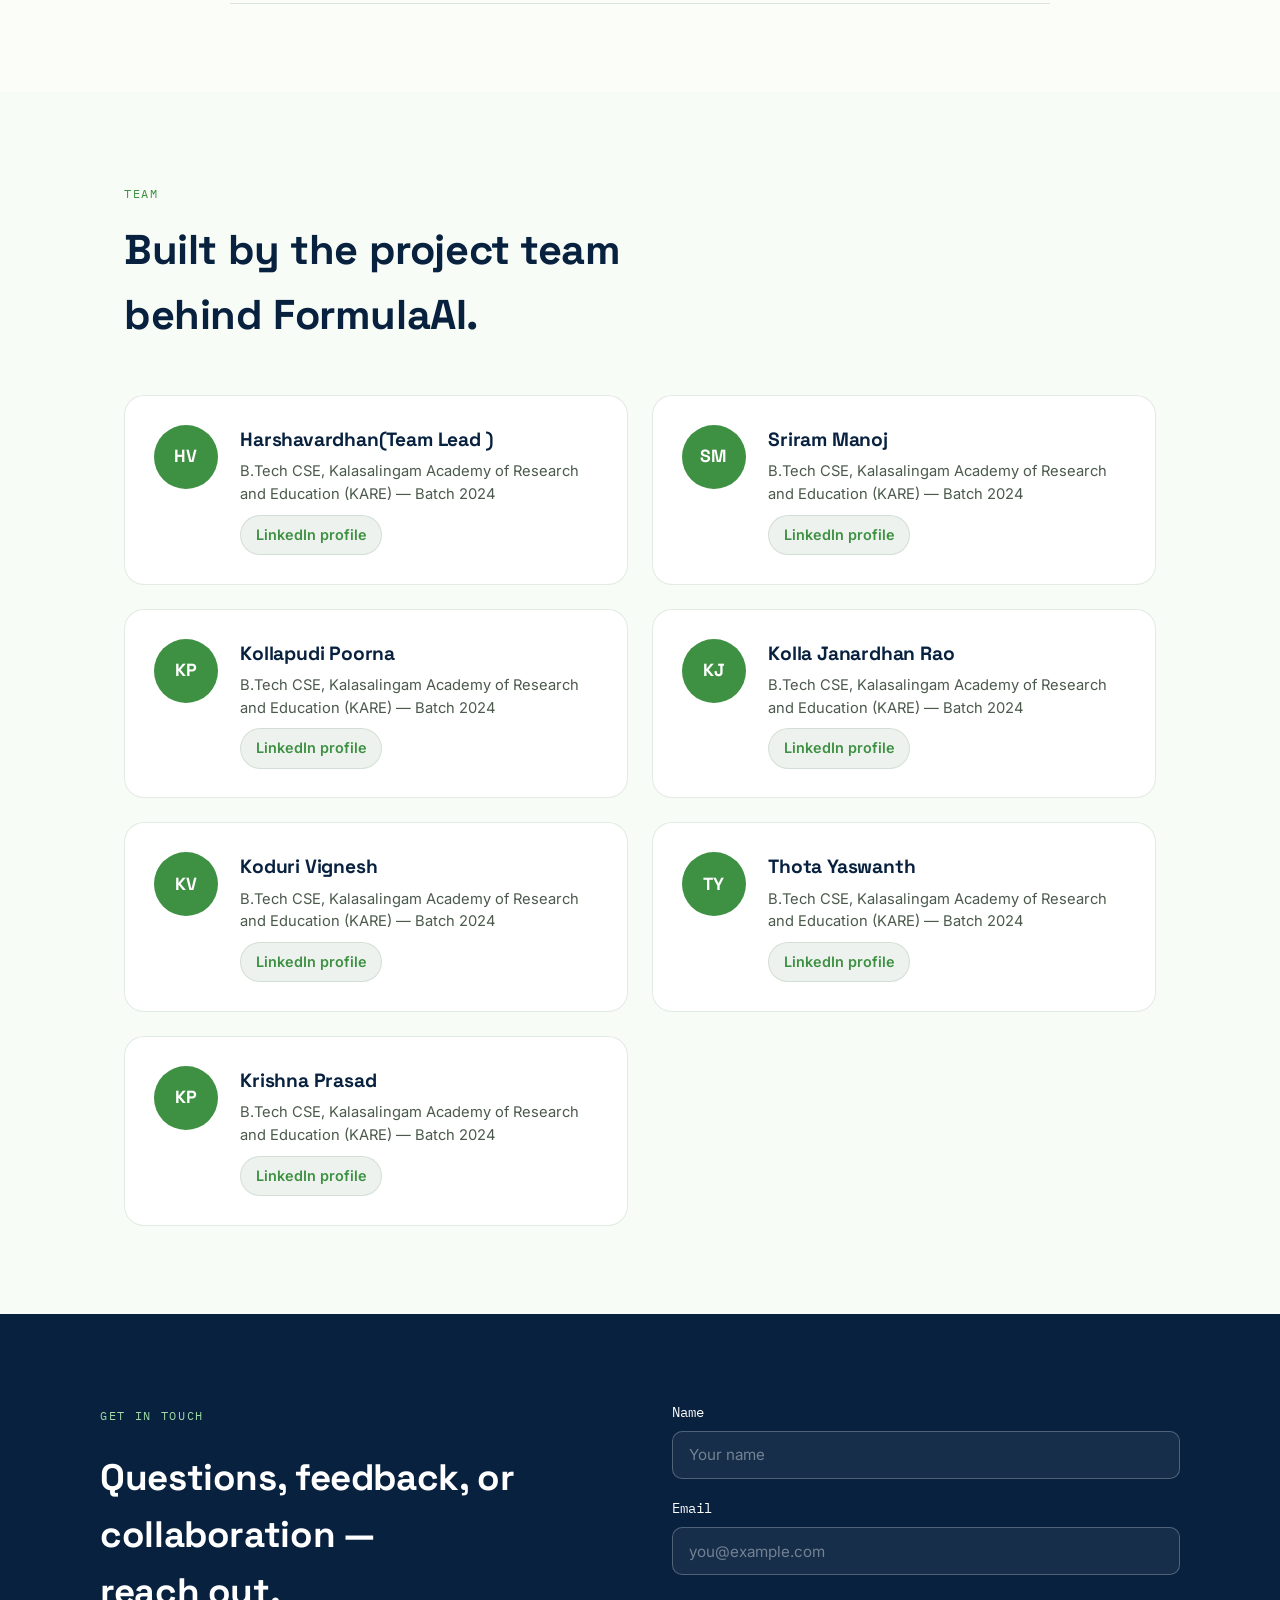
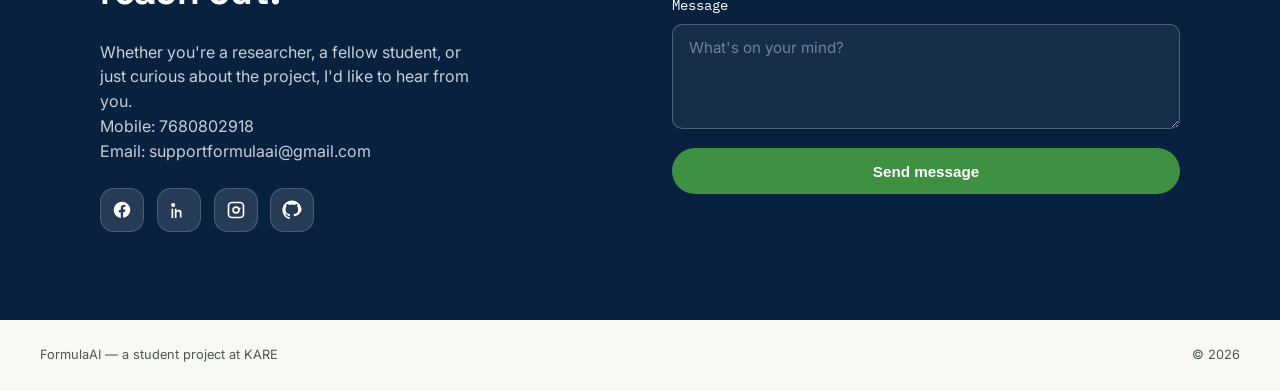
==== commit 0ee4d009: "added github repo link" ====
--- a/index.html
+++ b/index.html
@@ -4,9 +4,28 @@
 <meta charset="UTF-8">
 <meta name="viewport" content="width=device-width, initial-scale=1.0">
 <title>FormulaAI — A Predictive & Recommendation Model </title>
+ 
+<meta name="description"
+      content="FormulaAI is an AI-powered platform for nanopesticide prediction, research support, and sustainable agriculture.">
+
+<meta property="og:type" content="website">
+<meta property="og:url"
+      content="https://harshavardhan-katta.github.io/FormulaAI/">
+
+<meta property="og:title"
+      content="FormulaAI — AI-Powered Nanopesticide Prediction Platform">
+
+<meta property="og:description"
+      content="AI-powered nanopesticide prediction and recommendation platform for research and sustainable agriculture.">
+
+<meta property="og:image"
+      content="https://harshavardhan-katta.github.io/FormulaAI/assets/formulaai-preview.png">
+
+<meta property="og:site_name" content="FormulaAI">
 <link rel="preconnect" href="https://fonts.googleapis.com">
 <link href="https://fonts.googleapis.com/css2?family=Space+Grotesk:wght@400;500;600;700&family=Inter:wght@400;500;600&family=IBM+Plex+Mono:wght@500&display=swap" rel="stylesheet">
 <link rel="stylesheet" href="styles.css">
+ <link rel="icon" href="logo_img.png" type="image/png">
 </head>
 <body>
 
@@ -258,7 +277,7 @@
         <h2>Questions, feedback, or collaboration —<br class="br-desktop"> reach out.</h2>
         <p>Whether you're a researcher, a fellow student, or just curious about the project,
           I'd like to hear from you.</p>
-        <p>Mobile: <a href="tel:+7680802918">7680802918</a></p>
+        <p>Mobile: <a href="tel:+91 7680802918">7680802918</a></p>
         <p>Email: <a href="mailto:supportformulaai@gmail.com">supportformulaai@gmail.com</a></p>
         <div class="contact__social">
           <a href="https://www.facebook.com/share/1DgShXSGtB/" class="contact__social-link" target="_blank" rel="noopener noreferrer" aria-label="Facebook">
@@ -270,6 +289,12 @@
           <a href="https://www.instagram.com/formula.ai_offical?utm_source=qr&igsh=ZzZibng4OXp1dDYz" class="contact__social-link" target="_blank" rel="noopener noreferrer" aria-label="Instagram">
             <svg viewBox="0 0 24 24" class="social-icon"><path d="M7 2h10a5 5 0 0 1 5 5v10a5 5 0 0 1-5 5H7a5 5 0 0 1-5-5V7a5 5 0 0 1 5-5zm10 2H7a3 3 0 0 0-3 3v10a3 3 0 0 0 3 3h10a3 3 0 0 0 3-3V7a3 3 0 0 0-3-3zm-5 3.5a4.5 4.5 0 1 1 0 9 4.5 4.5 0 0 1 0-9zm0 2a2.5 2.5 0 1 0 0 5 2.5 2.5 0 0 0 0-5zm4.7-.5a1 1 0 1 1 0 2 1 1 0 0 1 0-2z"/></svg>
           </a>
+         <a href="https://github.com/Harshavardhan-katta/FormulaAI" class="contact__social-link" target="_blank" rel="noopener noreferrer" aria-label="GitHub">
+  <svg viewBox="0 0 24 24" class="social-icon">
+    <path d="M12 .5C5.7.5.5 5.7.5 12c0 5.1 3.3 9.4 7.9 10.9.6.1.8-.3.8-.6v-2.1c-3.2.7-3.9-1.5-3.9-1.5-.5-1.2-1.2-1.6-1.2-1.6-1-.7.1-.7.1-.7 1.1.1 1.7 1.1 1.7 1.1 1 .1.6 2.1 3.6 1.5v-2.1c-2.6-.3-5.3-1.3-5.3-5.9 0-1.3.5-2.4 1.2-3.2-.1-.3-.5-1.5.1-3.1 0 0 1-.3 3.3 1.2a11.4 11.4 0 0 1 6 0c2.3-1.5 3.3-1.2 3.3-1.2.6 1.6.2 2.8.1 3.1.8.8 1.2 1.9 1.2 3.2 0 4.6-2.7 5.6-5.3 5.9v2.1c0 .3.2.7.8.6A10.9 10.9 0 0 0 23.5 12C23.5 5.7 18.3.5 12 .5z"/>
+  </svg>
+</a>
+
         </div>
       </div>
       <form class="contact__form" onsubmit="return false;">
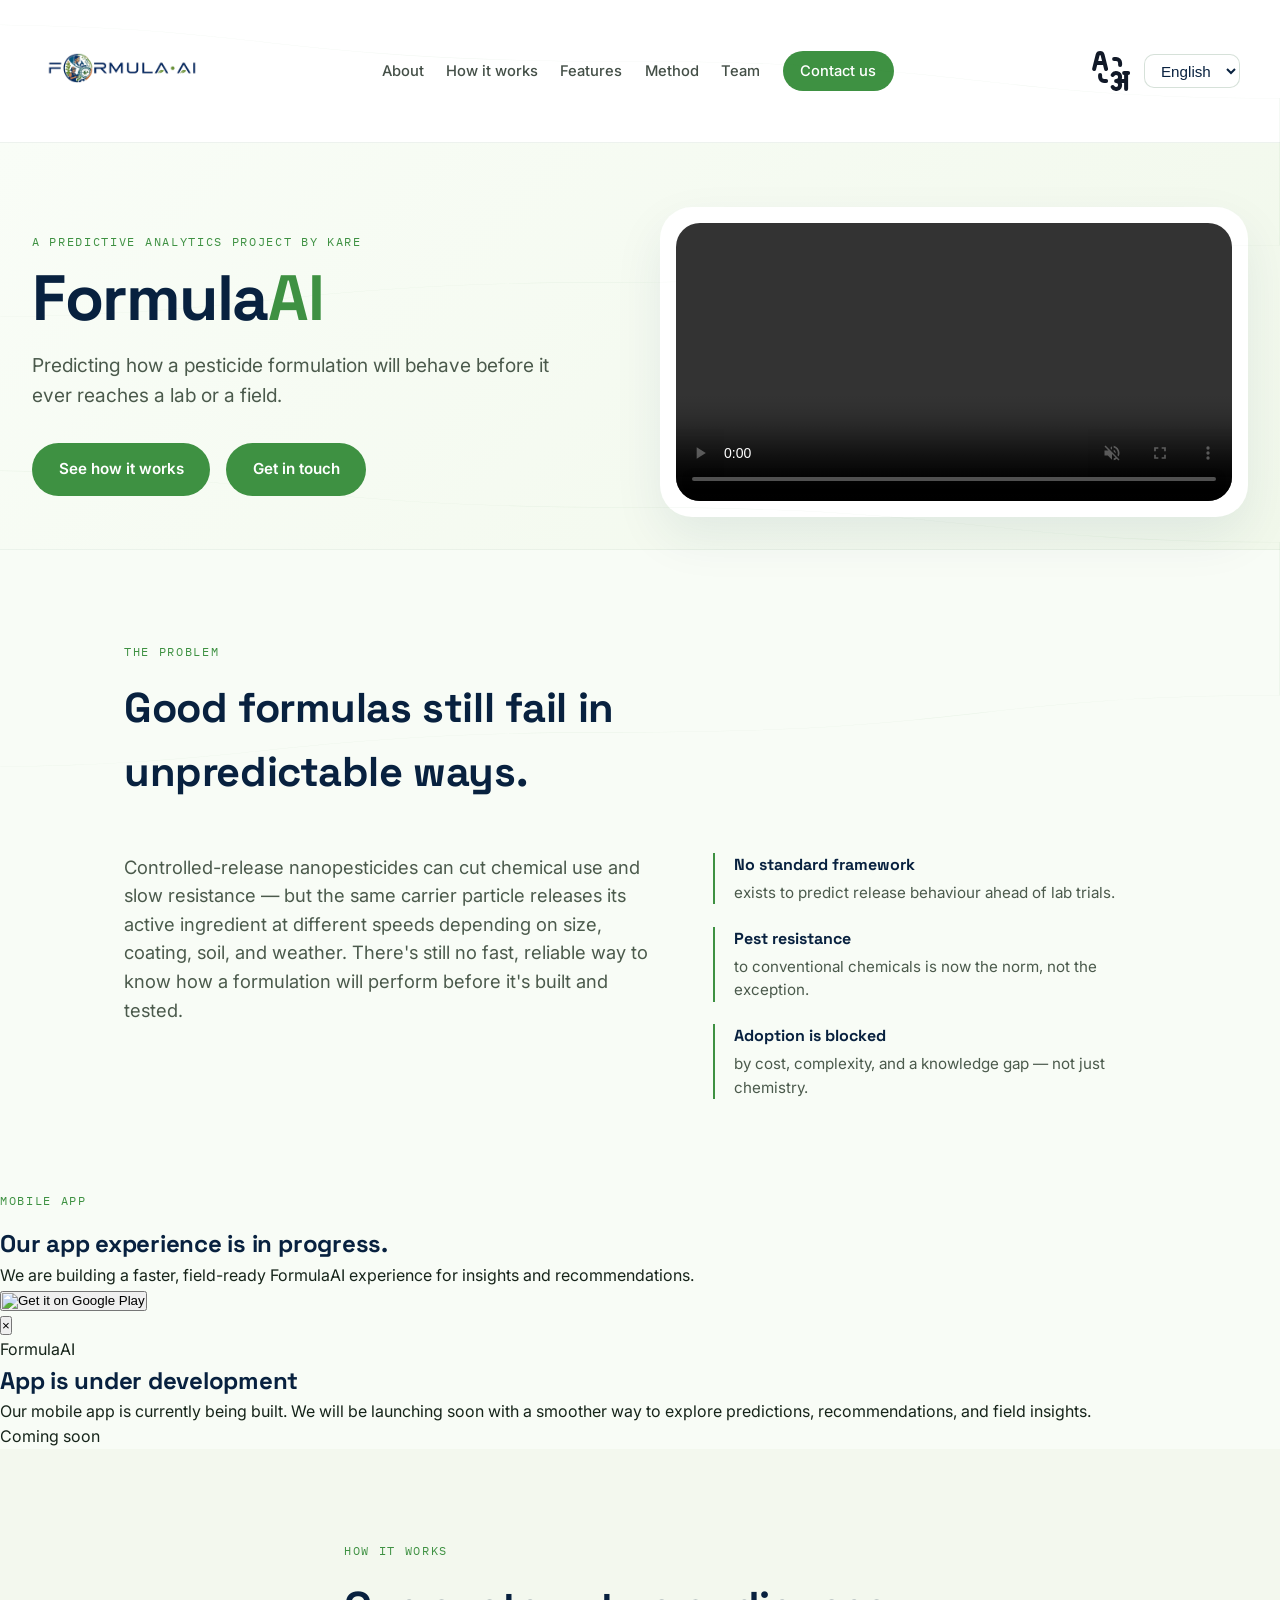
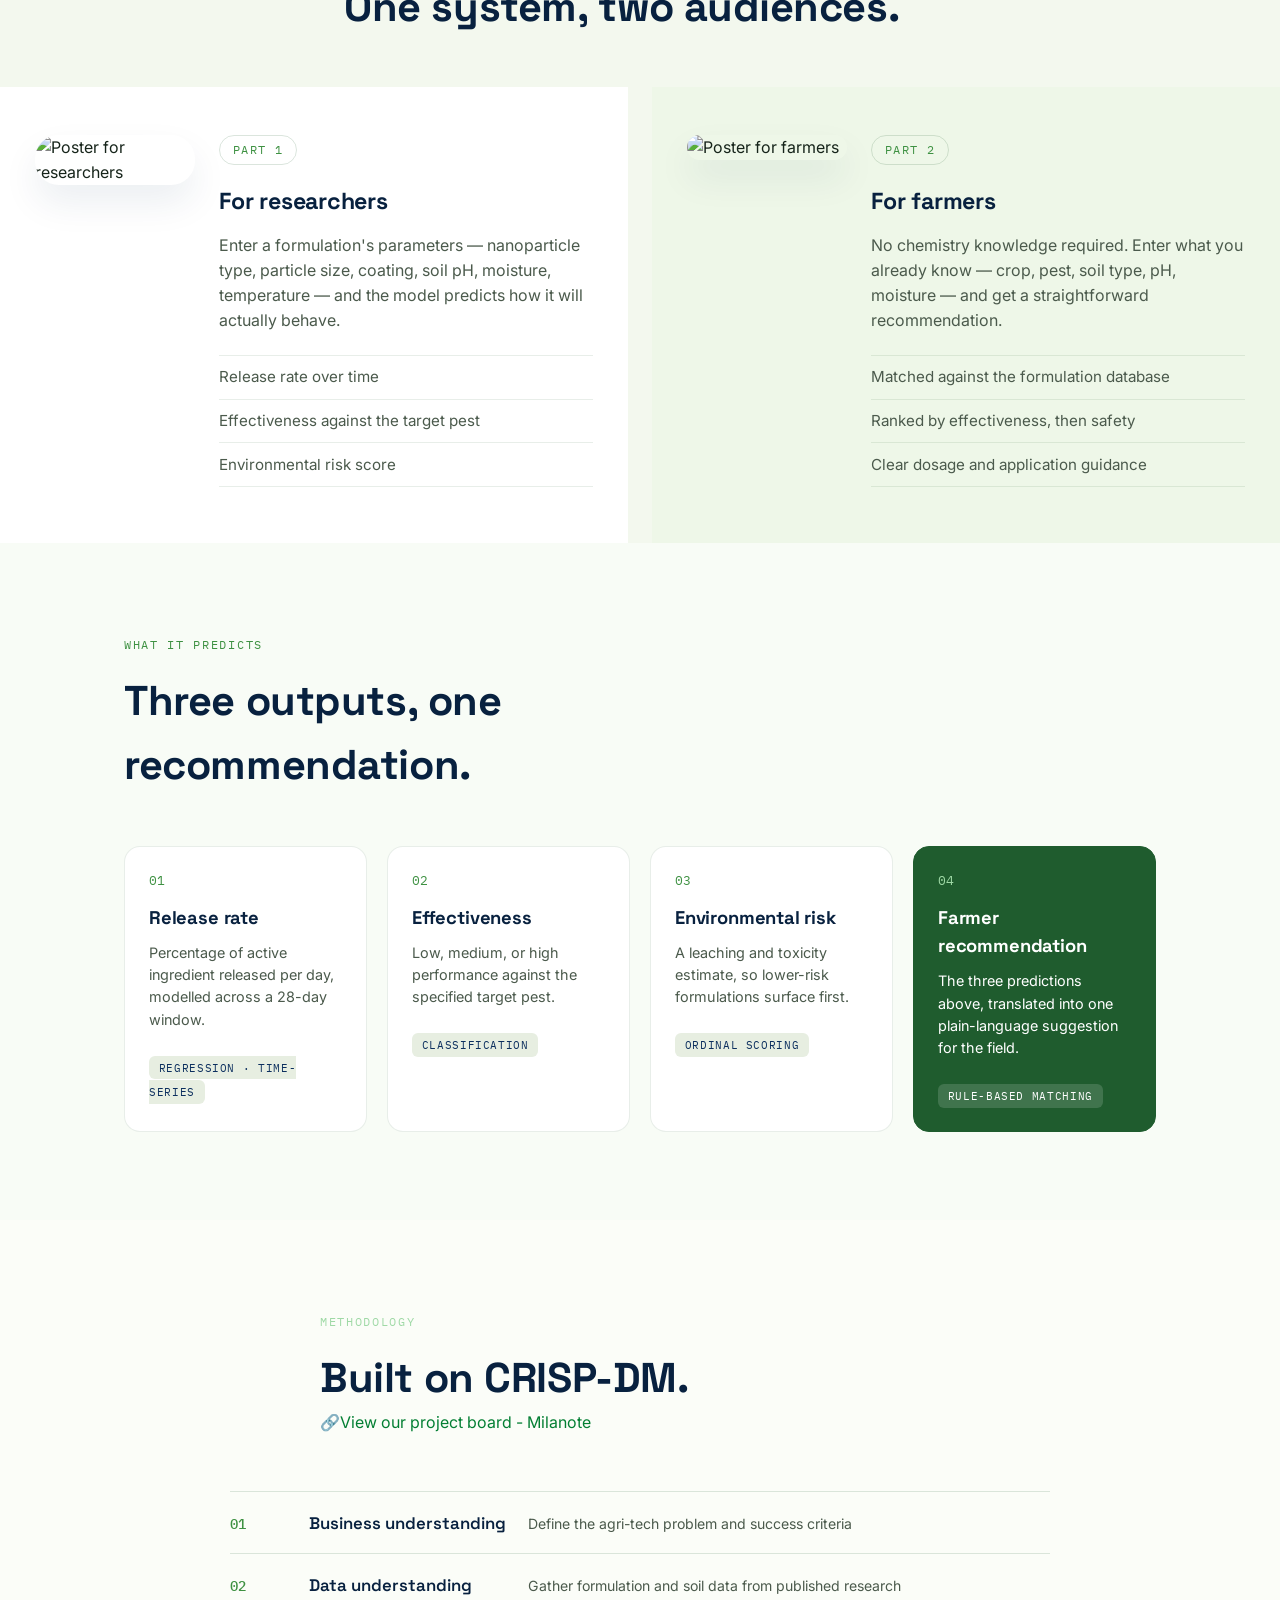
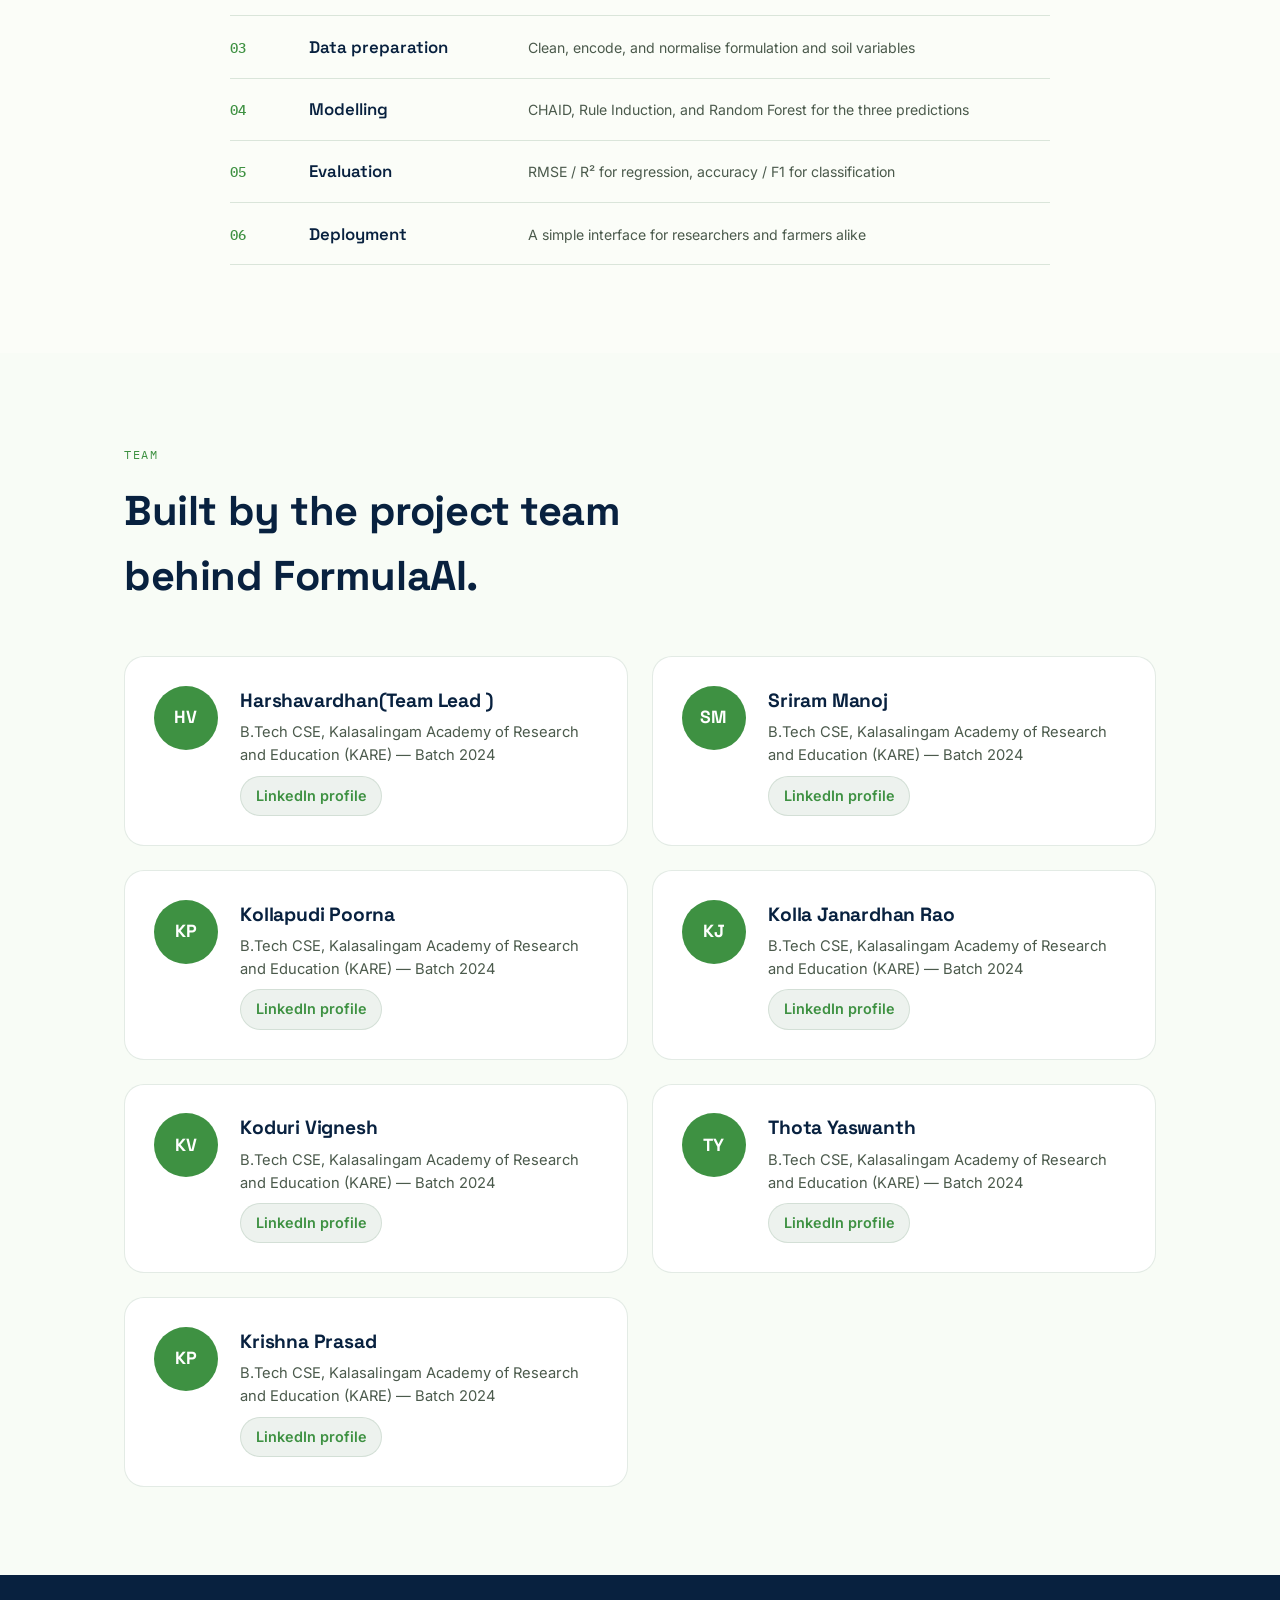
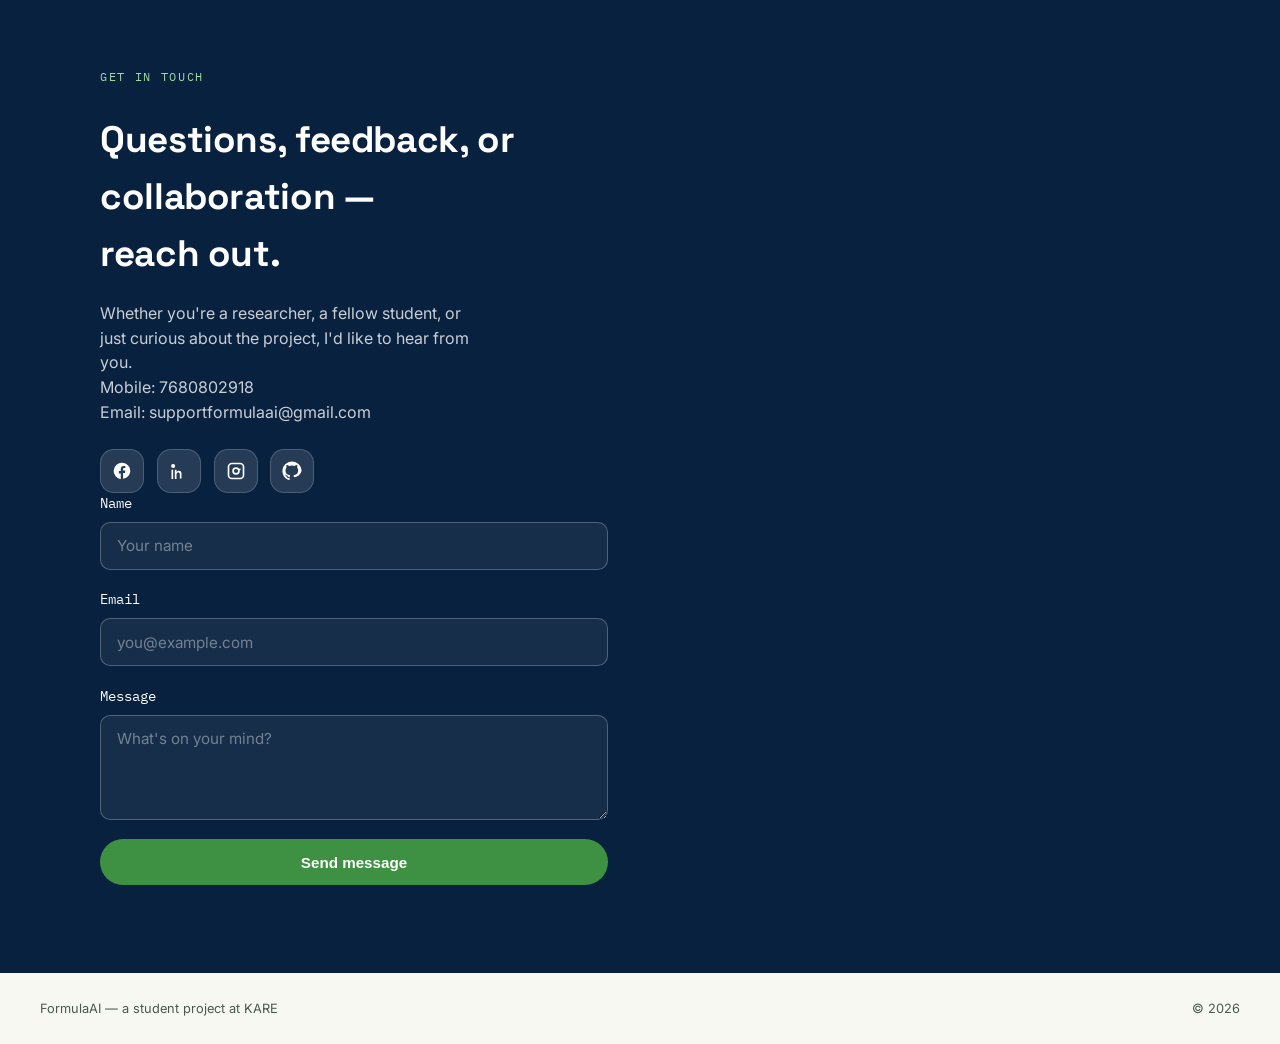
==== commit d902954d: "Added Get it from Playstore Icon" ====
--- a/index.html
+++ b/index.html
@@ -4,24 +4,6 @@
 <meta charset="UTF-8">
 <meta name="viewport" content="width=device-width, initial-scale=1.0">
 <title>FormulaAI — A Predictive & Recommendation Model </title>
- 
-<meta name="description"
-      content="FormulaAI is an AI-powered platform for nanopesticide prediction, research support, and sustainable agriculture.">
-
-<meta property="og:type" content="website">
-<meta property="og:url"
-      content="https://harshavardhan-katta.github.io/FormulaAI/">
-
-<meta property="og:title"
-      content="FormulaAI — AI-Powered Nanopesticide Prediction Platform">
-
-<meta property="og:description"
-      content="AI-powered nanopesticide prediction and recommendation platform for research and sustainable agriculture.">
-
-<meta property="og:image"
-      content="https://harshavardhan-katta.github.io/FormulaAI/assets/formulaai-preview.png">
-
-<meta property="og:site_name" content="FormulaAI">
 <link rel="preconnect" href="https://fonts.googleapis.com">
 <link href="https://fonts.googleapis.com/css2?family=Space+Grotesk:wght@400;500;600;700&family=Inter:wght@400;500;600&family=IBM+Plex+Mono:wght@500&display=swap" rel="stylesheet">
 <link rel="stylesheet" href="styles.css">
@@ -81,7 +63,7 @@
     </div>
     <aside class="intro-video" aria-label="Intro video">
       <video class="intro-video__player" autoplay muted playsinline loop controls>
-        <source src="WhatsApp%20Video%202026-08-09%20at%2010.32.34%20PM.mp4" type="video/mp4">
+        <source src="introvideo/WhatsApp%20Video%202026-08-09%20at%2010.32.34%20PM.mp4" type="video/mp4">
         Your browser does not support video playback.
       </video>
     </aside>
@@ -105,6 +87,31 @@
       </ul>
     </div>
   </section>
+  <section class="app-link" id="app-link" aria-label="App download section">
+    <div class="app-link__card">
+      <div class="app-link__copy">
+        <span class="eyebrow eyebrow--dark">Mobile app</span>
+        <h2>Our app experience is in progress.</h2>
+        <p>We are building a faster, field-ready FormulaAI experience for insights and recommendations.</p>
+      </div>
+      <button class="app-link__button" type="button" aria-label="Open app launch status" data-open-modal>
+        <img src="https://lh3.googleusercontent.com/9bfQot7mSCc3GaCZa4BoTL9WWu6gO6bWj7BHyWhbbGjdBOuDw2-jOON8jt13BPV7QEdLrBeKPx559dMLIbupD2UQCOSWsaQpgsEK=s0" alt="Get it on Google Play" />
+      </button>
+    </div>
+  </section>
+
+  <div class="modal" id="appModal" aria-hidden="true">
+    <div class="modal__backdrop" data-close-modal></div>
+    <div class="modal__dialog" role="dialog" aria-modal="true" aria-labelledby="appModalTitle">
+      <button type="button" class="modal__close" aria-label="Close app status" data-close-modal>&times;</button>
+      <div class="coming-soon-modal">
+        <span class="coming-soon-modal__eyebrow">FormulaAI</span>
+        <h2 id="appModalTitle">App is under development</h2>
+        <p>Our mobile app is currently being built. We will be launching soon with a smoother way to explore predictions, recommendations, and field insights.</p>
+        <div class="coming-soon-modal__badge">Coming soon</div>
+      </div>
+    </div>
+  </div>
 
   <!-- HOW IT WORKS -->
   <section class="how" id="how">
@@ -116,7 +123,7 @@
       <article class="how__panel how__panel--lab">
         <div class="how__panel-inner">
           <div class="how__panel-image">
-            <img src="FormulaAI_Poster_1.png" alt="Poster for researchers">
+            <img src="posters/FormulaAI_Poster_1.png" alt="Poster for researchers">
           </div>
           <div>
             <span class="how__index">Part 1</span>
@@ -134,7 +141,7 @@
       <article class="how__panel how__panel--field">
         <div class="how__panel-inner">
           <div class="how__panel-image">
-            <img src="FormulaAI_Poster_2.png" alt="Poster for farmers">
+            <img src="posters/FormulaAI_Poster_2.png" alt="Poster for farmers">
           </div>
           <div>
             <span class="how__index">Part 2</span>
@@ -277,7 +284,7 @@
         <h2>Questions, feedback, or collaboration —<br class="br-desktop"> reach out.</h2>
         <p>Whether you're a researcher, a fellow student, or just curious about the project,
           I'd like to hear from you.</p>
-        <p>Mobile: <a href="tel:+91 7680802918">7680802918</a></p>
+        <p>Mobile: <a href="tel:+7680802918">7680802918</a></p>
         <p>Email: <a href="mailto:supportformulaai@gmail.com">supportformulaai@gmail.com</a></p>
         <div class="contact__social">
           <a href="https://www.facebook.com/share/1DgShXSGtB/" class="contact__social-link" target="_blank" rel="noopener noreferrer" aria-label="Facebook">
@@ -289,13 +296,12 @@
           <a href="https://www.instagram.com/formula.ai_offical?utm_source=qr&igsh=ZzZibng4OXp1dDYz" class="contact__social-link" target="_blank" rel="noopener noreferrer" aria-label="Instagram">
             <svg viewBox="0 0 24 24" class="social-icon"><path d="M7 2h10a5 5 0 0 1 5 5v10a5 5 0 0 1-5 5H7a5 5 0 0 1-5-5V7a5 5 0 0 1 5-5zm10 2H7a3 3 0 0 0-3 3v10a3 3 0 0 0 3 3h10a3 3 0 0 0 3-3V7a3 3 0 0 0-3-3zm-5 3.5a4.5 4.5 0 1 1 0 9 4.5 4.5 0 0 1 0-9zm0 2a2.5 2.5 0 1 0 0 5 2.5 2.5 0 0 0 0-5zm4.7-.5a1 1 0 1 1 0 2 1 1 0 0 1 0-2z"/></svg>
           </a>
-         <a href="https://github.com/Harshavardhan-katta/FormulaAI" class="contact__social-link" target="_blank" rel="noopener noreferrer" aria-label="GitHub">
+          <a href="https://github.com/Harshavardhan-katta/FormulaAI" class="contact__social-link" target="_blank" rel="noopener noreferrer" aria-label="GitHub">
   <svg viewBox="0 0 24 24" class="social-icon">
     <path d="M12 .5C5.7.5.5 5.7.5 12c0 5.1 3.3 9.4 7.9 10.9.6.1.8-.3.8-.6v-2.1c-3.2.7-3.9-1.5-3.9-1.5-.5-1.2-1.2-1.6-1.2-1.6-1-.7.1-.7.1-.7 1.1.1 1.7 1.1 1.7 1.1 1 .1.6 2.1 3.6 1.5v-2.1c-2.6-.3-5.3-1.3-5.3-5.9 0-1.3.5-2.4 1.2-3.2-.1-.3-.5-1.5.1-3.1 0 0 1-.3 3.3 1.2a11.4 11.4 0 0 1 6 0c2.3-1.5 3.3-1.2 3.3-1.2.6 1.6.2 2.8.1 3.1.8.8 1.2 1.9 1.2 3.2 0 4.6-2.7 5.6-5.3 5.9v2.1c0 .3.2.7.8.6A10.9 10.9 0 0 0 23.5 12C23.5 5.7 18.3.5 12 .5z"/>
   </svg>
 </a>
 
-        </div>
       </div>
       <form class="contact__form" onsubmit="return false;">
         <label>Name<input type="text" placeholder="Your name" required></label>
@@ -312,6 +318,7 @@
 <footer class="footer">
   <span>FormulaAI — a student project at KARE</span>
   <span>© 2026</span>
+  
 </footer>
 
 <button class="back-to-top" id="backToTop" type="button" aria-label="Back to top">
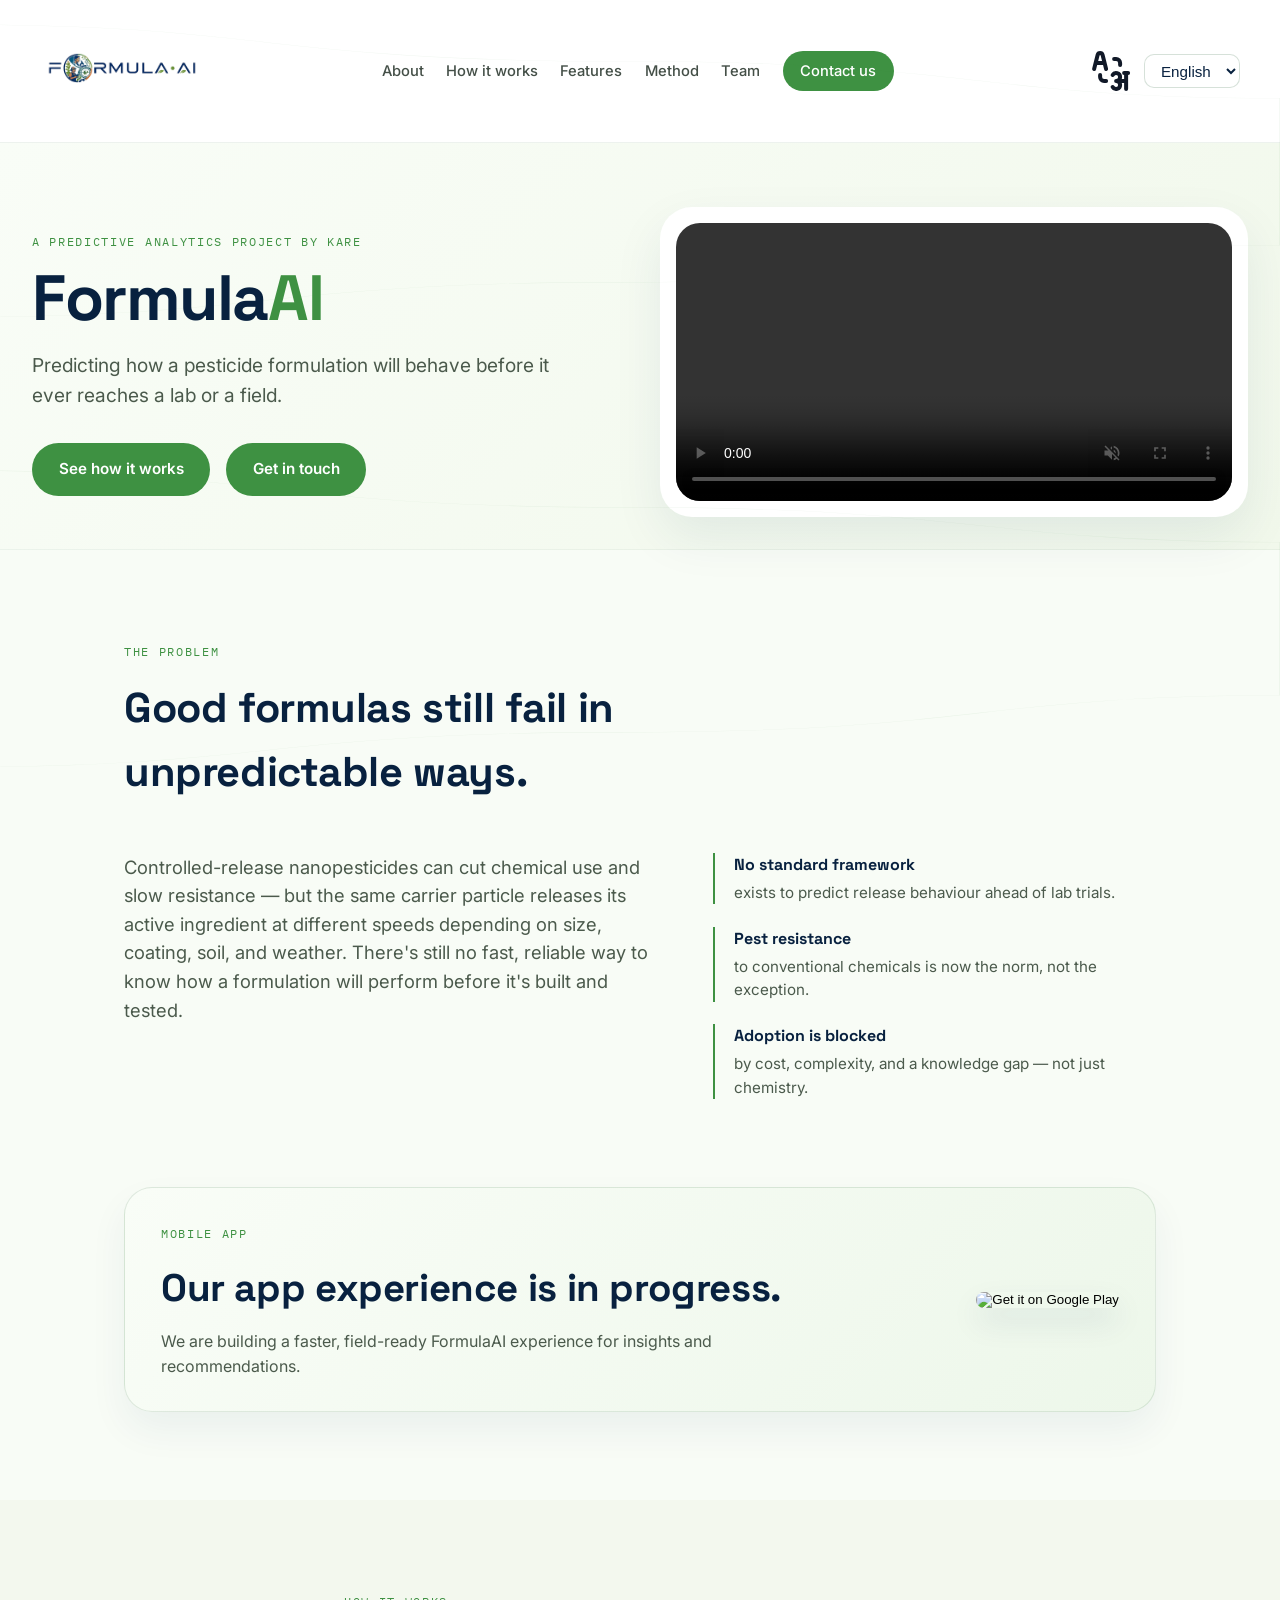
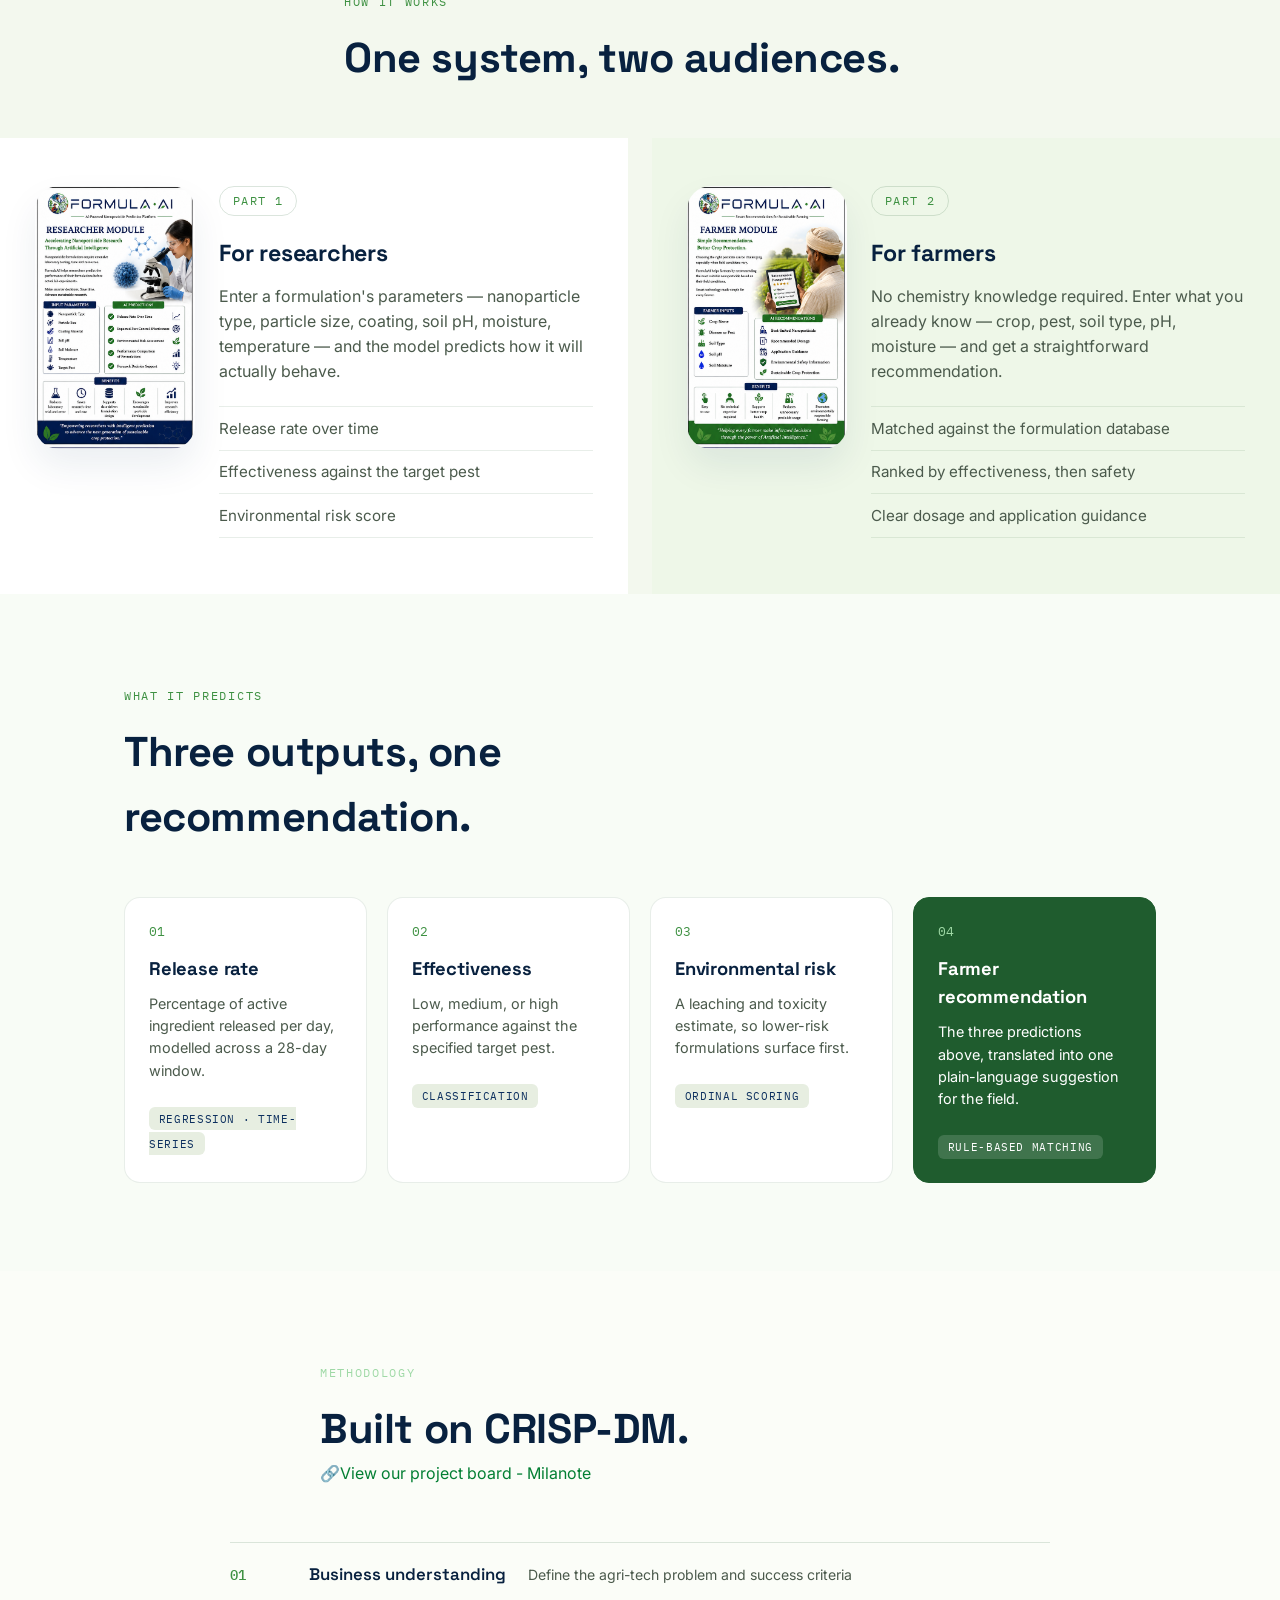
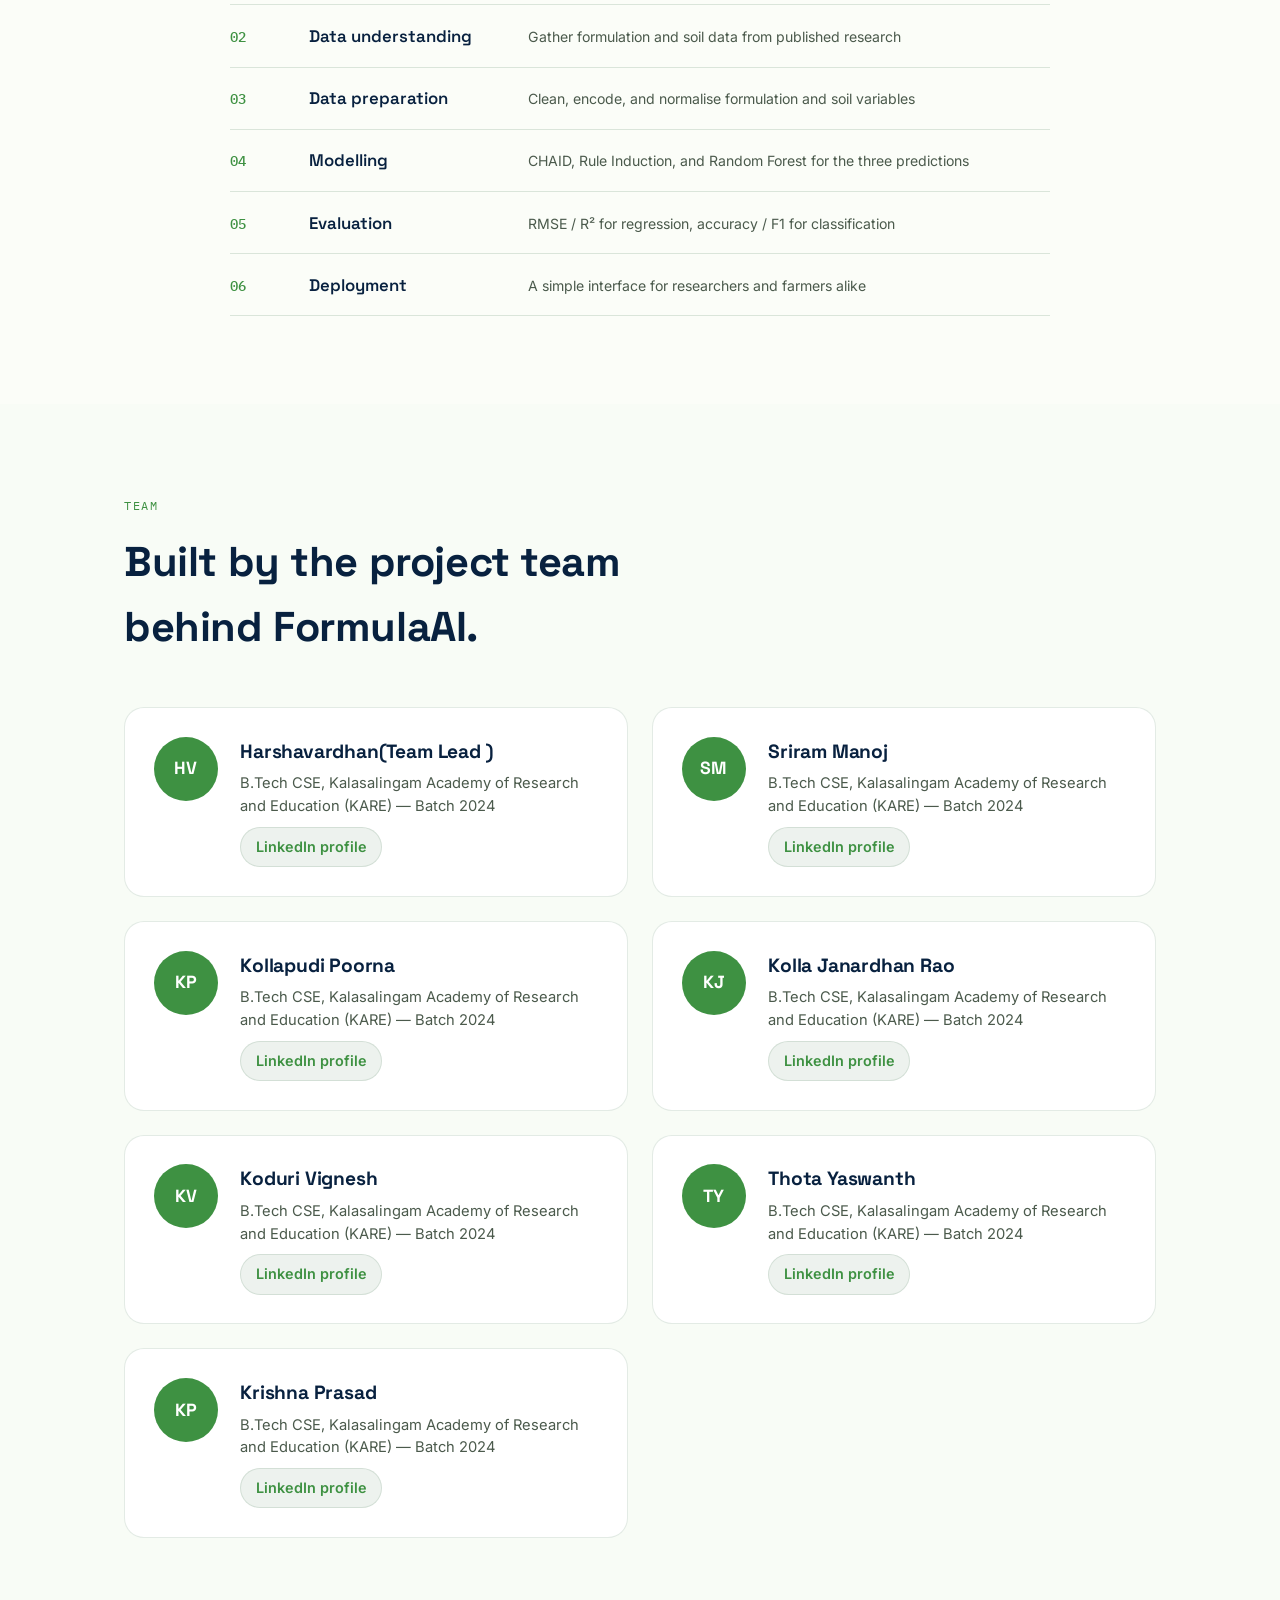
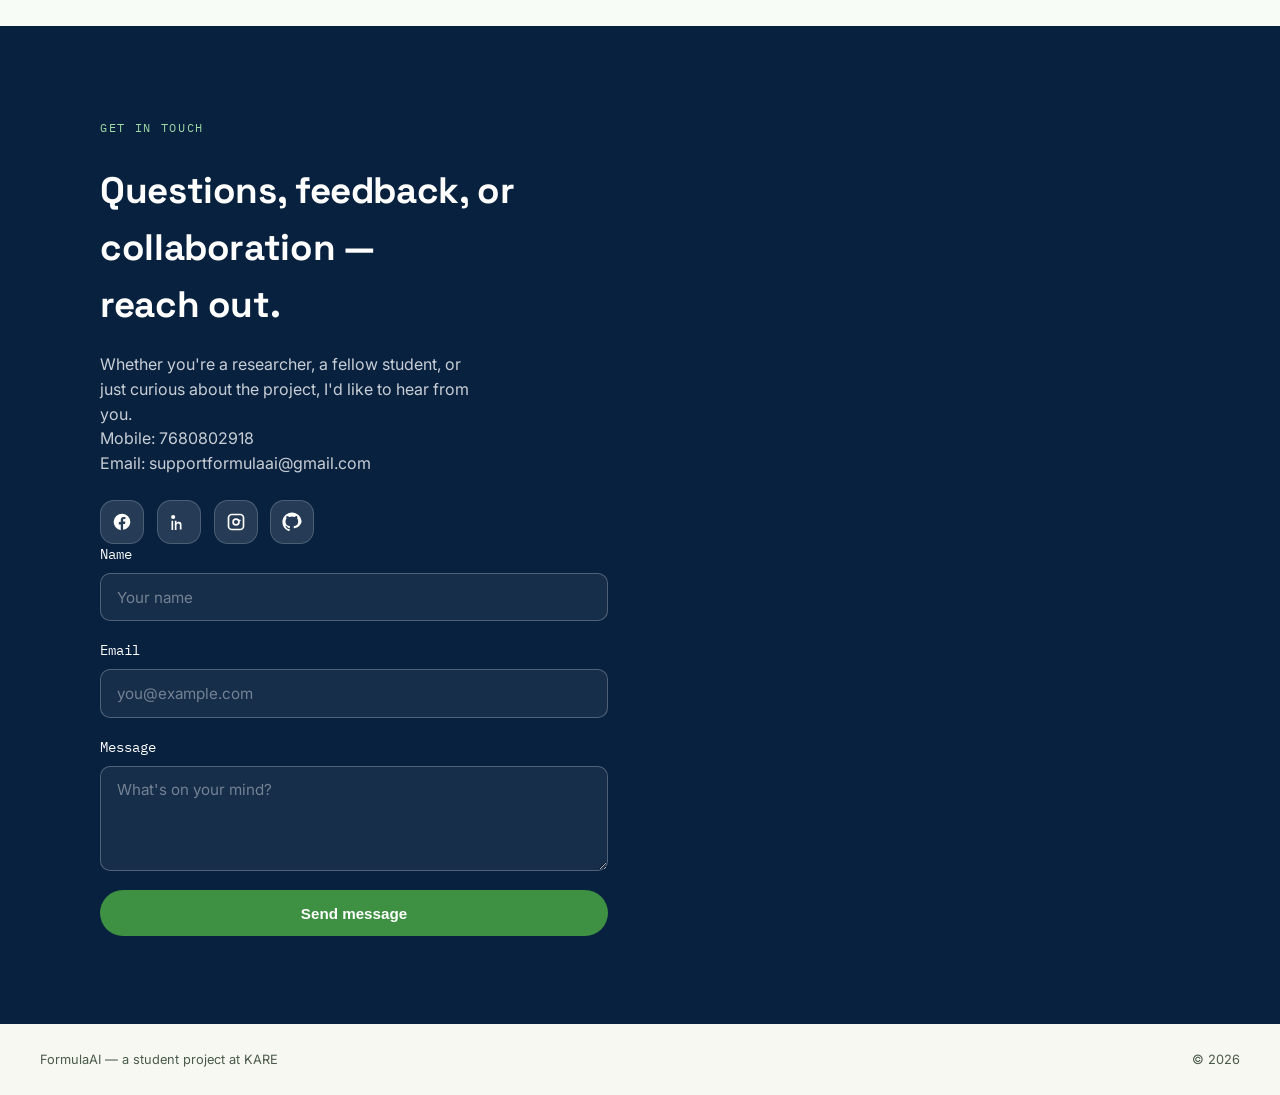
==== commit f898fed7: "Update index.html" ====
--- a/index.html
+++ b/index.html
@@ -7,7 +7,7 @@
 <link rel="preconnect" href="https://fonts.googleapis.com">
 <link href="https://fonts.googleapis.com/css2?family=Space+Grotesk:wght@400;500;600;700&family=Inter:wght@400;500;600&family=IBM+Plex+Mono:wght@500&display=swap" rel="stylesheet">
 <link rel="stylesheet" href="styles.css">
- <link rel="icon" href="logo_img.png" type="image/png">
+ <link rel="icon" href="logo_img.png" type="png">
 </head>
 <body>
 
@@ -63,7 +63,7 @@
     </div>
     <aside class="intro-video" aria-label="Intro video">
       <video class="intro-video__player" autoplay muted playsinline loop controls>
-        <source src="introvideo/WhatsApp%20Video%202026-08-09%20at%2010.32.34%20PM.mp4" type="video/mp4">
+        <source src="WhatsApp%20Video%202026-08-09%20at%2010.32.34%20PM.mp4" type="video/mp4">
         Your browser does not support video playback.
       </video>
     </aside>
@@ -123,7 +123,7 @@
       <article class="how__panel how__panel--lab">
         <div class="how__panel-inner">
           <div class="how__panel-image">
-            <img src="posters/FormulaAI_Poster_1.png" alt="Poster for researchers">
+            <img src="FormulaAI_Poster_1.png" alt="Poster for researchers">
           </div>
           <div>
             <span class="how__index">Part 1</span>
@@ -141,7 +141,7 @@
       <article class="how__panel how__panel--field">
         <div class="how__panel-inner">
           <div class="how__panel-image">
-            <img src="posters/FormulaAI_Poster_2.png" alt="Poster for farmers">
+            <img src="FormulaAI_Poster_2.png" alt="Poster for farmers">
           </div>
           <div>
             <span class="how__index">Part 2</span>
--- a/styles.css
+++ b/styles.css
@@ -60,7 +60,7 @@
 /* ---------- Nav ---------- */
 .nav{
   position:flex;top:0;z-index:50;
-  display:flex;align-items:right;justify-content:space-between;
+  display:flex;align-items:center;justify-content:space-between;
   padding:1rem 2.5rem;background:#ffffff;
   border-bottom:1px solid rgba(31,92,46,0.08);
   box-shadow:0 1px 0 rgba(31,92,46,0.03);
@@ -166,12 +166,100 @@
 .contact__social-link:hover{transform:translateY(-2px);background:rgba(255,255,255,0.24);}
 .social-icon{width:20px;height:20px;fill:var(--white);} 
 
+.app-link{
+  position:relative;z-index:1;max-width:1080px;margin:0 auto;padding:0 1.5rem 5.5rem;
+}
+.app-link__card{
+  display:grid;grid-template-columns:1.2fr auto;align-items:center;gap:1.5rem;
+  background:linear-gradient(135deg, #f9fdf7 0%, #edf7ea 100%);
+  border:1px solid rgba(31,92,46,0.12);border-radius:28px;padding:2rem 2.25rem;
+  box-shadow:0 18px 38px rgba(12,47,94,0.06);
+}
+.app-link__copy h2{
+  color:var(--navy-deep);font-size:clamp(1.8rem,3vw,2.5rem);margin-bottom:0.7rem;
+}
+.app-link__copy p{
+  color:var(--ink-soft);max-width:560px;
+}
+.app-link__button{
+  display:inline-flex;align-items:center;justify-content:center;
+  width:min(220px, 100%);background:transparent;border:none;cursor:pointer;
+  padding:0;border-radius:18px;transition:transform .2s ease, box-shadow .2s ease;
+  box-shadow:0 14px 30px rgba(12,47,94,0.1);
+}
+.app-link__button:hover{
+  transform:translateY(-2px) scale(1.02);
+}
+.app-link__button img{
+  display:block;width:100%;height:auto;border-radius:18px;
+}
+
+.modal{
+  position:fixed;inset:0;display:none;align-items:center;justify-content:center;z-index:120;
+}
+.modal.is-open{display:flex;}
+.modal__backdrop{
+  position:absolute;inset:0;background:rgba(8,33,63,0.64);backdrop-filter:blur(6px);
+}
+.modal__dialog{
+  position:relative;z-index:1;width:min(560px, calc(100vw - 2rem));
+  background:var(--white);border-radius:28px;padding:1rem;box-shadow:0 30px 70px rgba(12,47,94,0.24);
+}
+.modal__close{
+  position:absolute;top:1rem;right:1rem;width:42px;height:42px;border-radius:50%;
+  border:1px solid rgba(31,92,46,0.15);background:#f5faf2;color:var(--navy-deep);
+  font-size:1.8rem;line-height:1;display:flex;align-items:center;justify-content:center;cursor:pointer;
+}
+.modal__close:hover{background:#edf7ea;}
+.coming-soon-modal{
+  text-align:center;padding:3rem 2rem 1.75rem;border-radius:22px;
+  background:linear-gradient(135deg,#f9fdf7 0%, #edf7ea 100%);
+  border:1px solid rgba(31,92,46,0.12);
+}
+.coming-soon-modal__eyebrow{
+  display:inline-block;font-family:var(--font-mono);font-size:0.72rem;letter-spacing:0.14em;
+  text-transform:uppercase;color:var(--leaf);margin-bottom:0.9rem;
+}
+.coming-soon-modal h2{
+  font-size:clamp(2rem,4vw,2.8rem);margin-bottom:0.9rem;color:var(--navy-deep);
+}
+.coming-soon-modal p{
+  color:var(--ink-soft);max-width:420px;margin:0 auto 1.4rem;
+}
+.coming-soon-modal__badge{
+  display:inline-flex;align-items:center;justify-content:center;padding:0.8rem 1.25rem;
+  border-radius:999px;background:var(--leaf);color:var(--white);font-weight:600;
+  letter-spacing:0.04em;text-transform:uppercase;font-size:0.72rem;
+}
+
+.coming-soon-page{
+  min-height:100vh;display:grid;place-items:center;padding:2rem;
+  background:linear-gradient(135deg,#f9fdf7 0%, #edf3e8 100%);
+}
+.coming-soon-card{
+  position:relative;width:min(100%, 640px);background:var(--white);border:1px solid rgba(31,92,46,0.12);
+  border-radius:28px;padding:3rem 2rem;box-shadow:0 20px 50px rgba(12,47,94,0.08);
+}
+.coming-soon-card__close{
+  position:absolute;top:1rem;right:1rem;width:42px;height:42px;border-radius:50%;
+  border:1px solid rgba(31,92,46,0.15);background:#f5faf2;color:var(--navy-deep);
+  font-size:1.8rem;display:flex;align-items:center;justify-content:center;cursor:pointer;
+}
+.coming-soon-card__close:hover{background:#edf7ea;}
+.coming-soon-card__eyebrow{display:inline-block;font-family:var(--font-mono);font-size:0.72rem;letter-spacing:0.14em;text-transform:uppercase;color:var(--leaf);margin-bottom:1rem;}
+.coming-soon-card h1{font-size:clamp(2.2rem,5vw,3.6rem);margin-bottom:0.8rem;color:var(--navy-deep);}
+.coming-soon-card p{color:var(--ink-soft);margin-bottom:1.6rem;}
+.coming-soon-card__cta{display:inline-flex;align-items:center;justify-content:center;padding:0.85rem 1.4rem;border-radius:999px;background:var(--leaf);color:var(--white);font-weight:600;}
+
 @media (max-width:900px){
   .hero{padding:3rem 1.5rem;}
+  .app-link__card{grid-template-columns:1fr;justify-items:start;}
 }
 @media (max-width:640px){
   .hero{padding:2.5rem 1.2rem;}
   .contact__social{justify-content:flex-start;}
+  .app-link__card{padding:1.5rem;}
+  .coming-soon-modal{padding:2.5rem 1.25rem 1.5rem;}
 }
 
 .back-to-top{
@@ -330,4 +418,4 @@
 /* Keyboard focus visibility */
 a:focus-visible,button:focus-visible,input:focus-visible,textarea:focus-visible{
   outline:2px solid var(--leaf);outline-offset:3px;
-}+}
